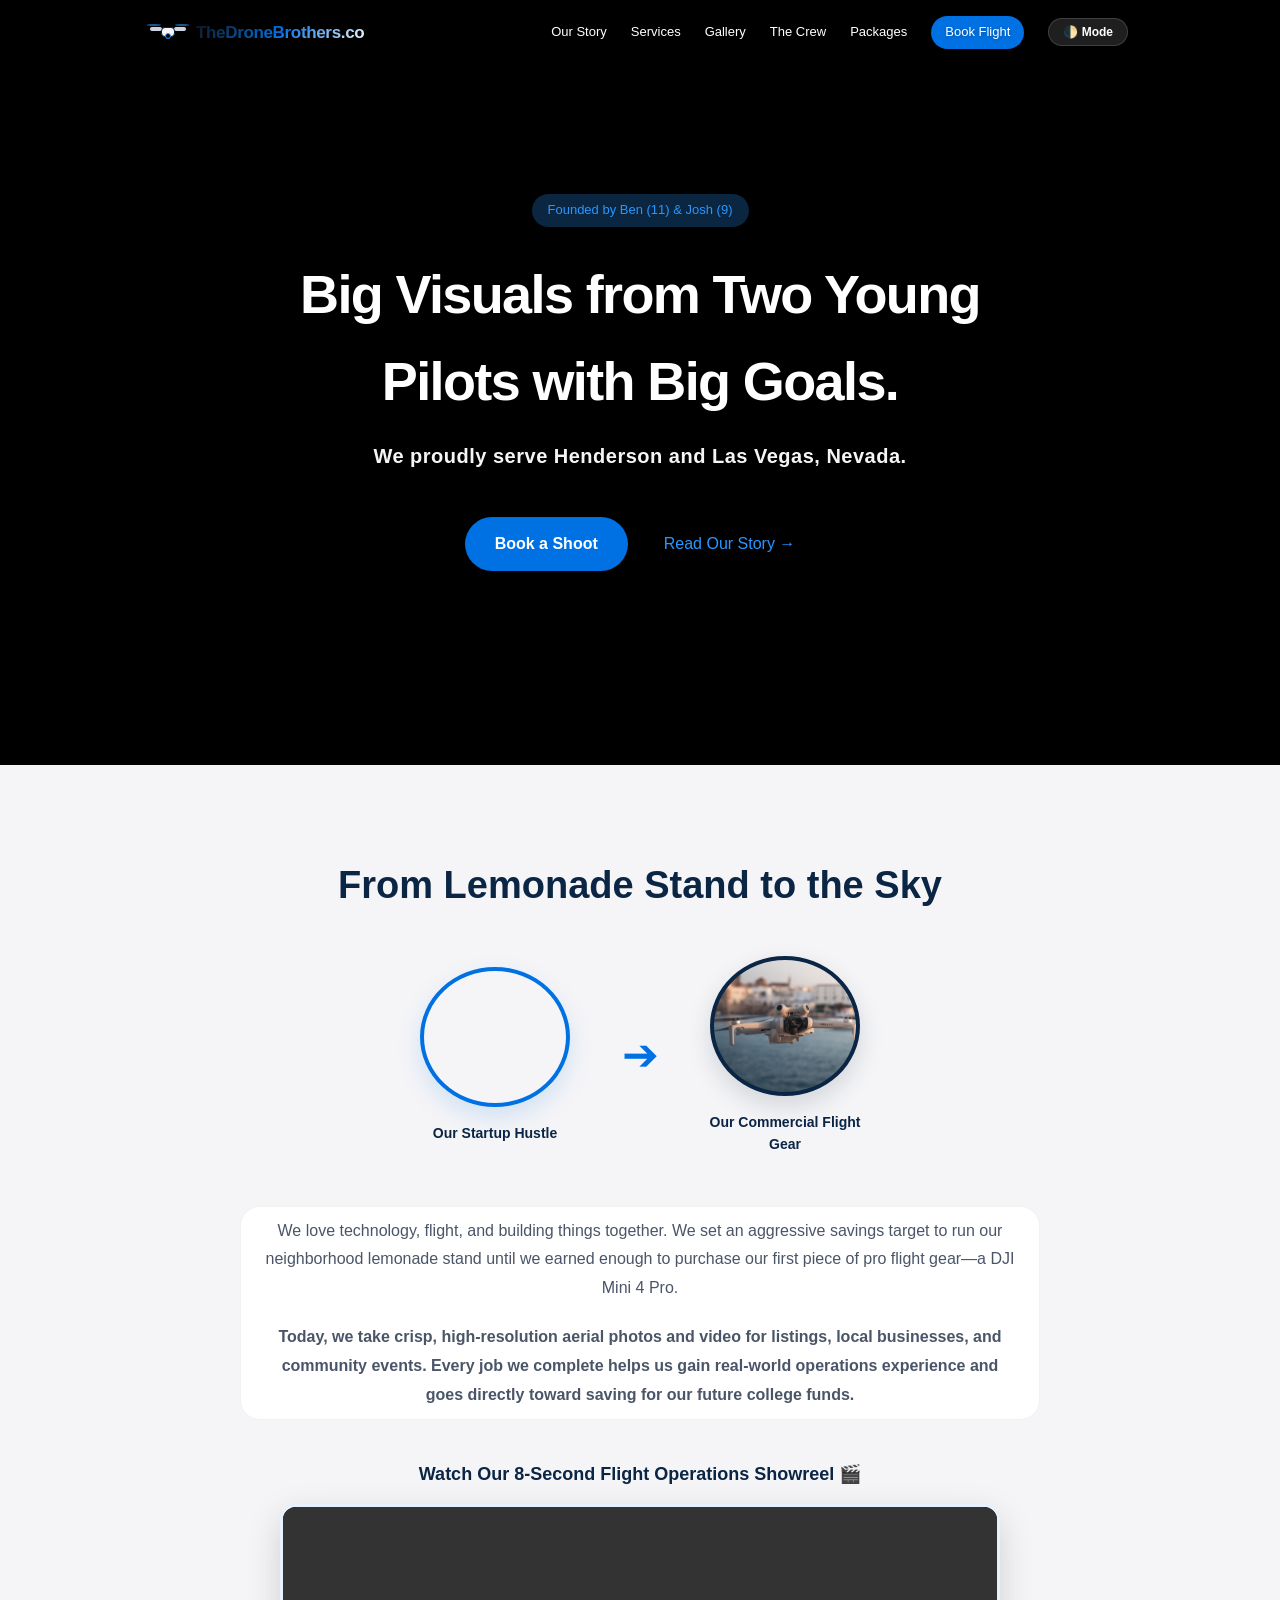
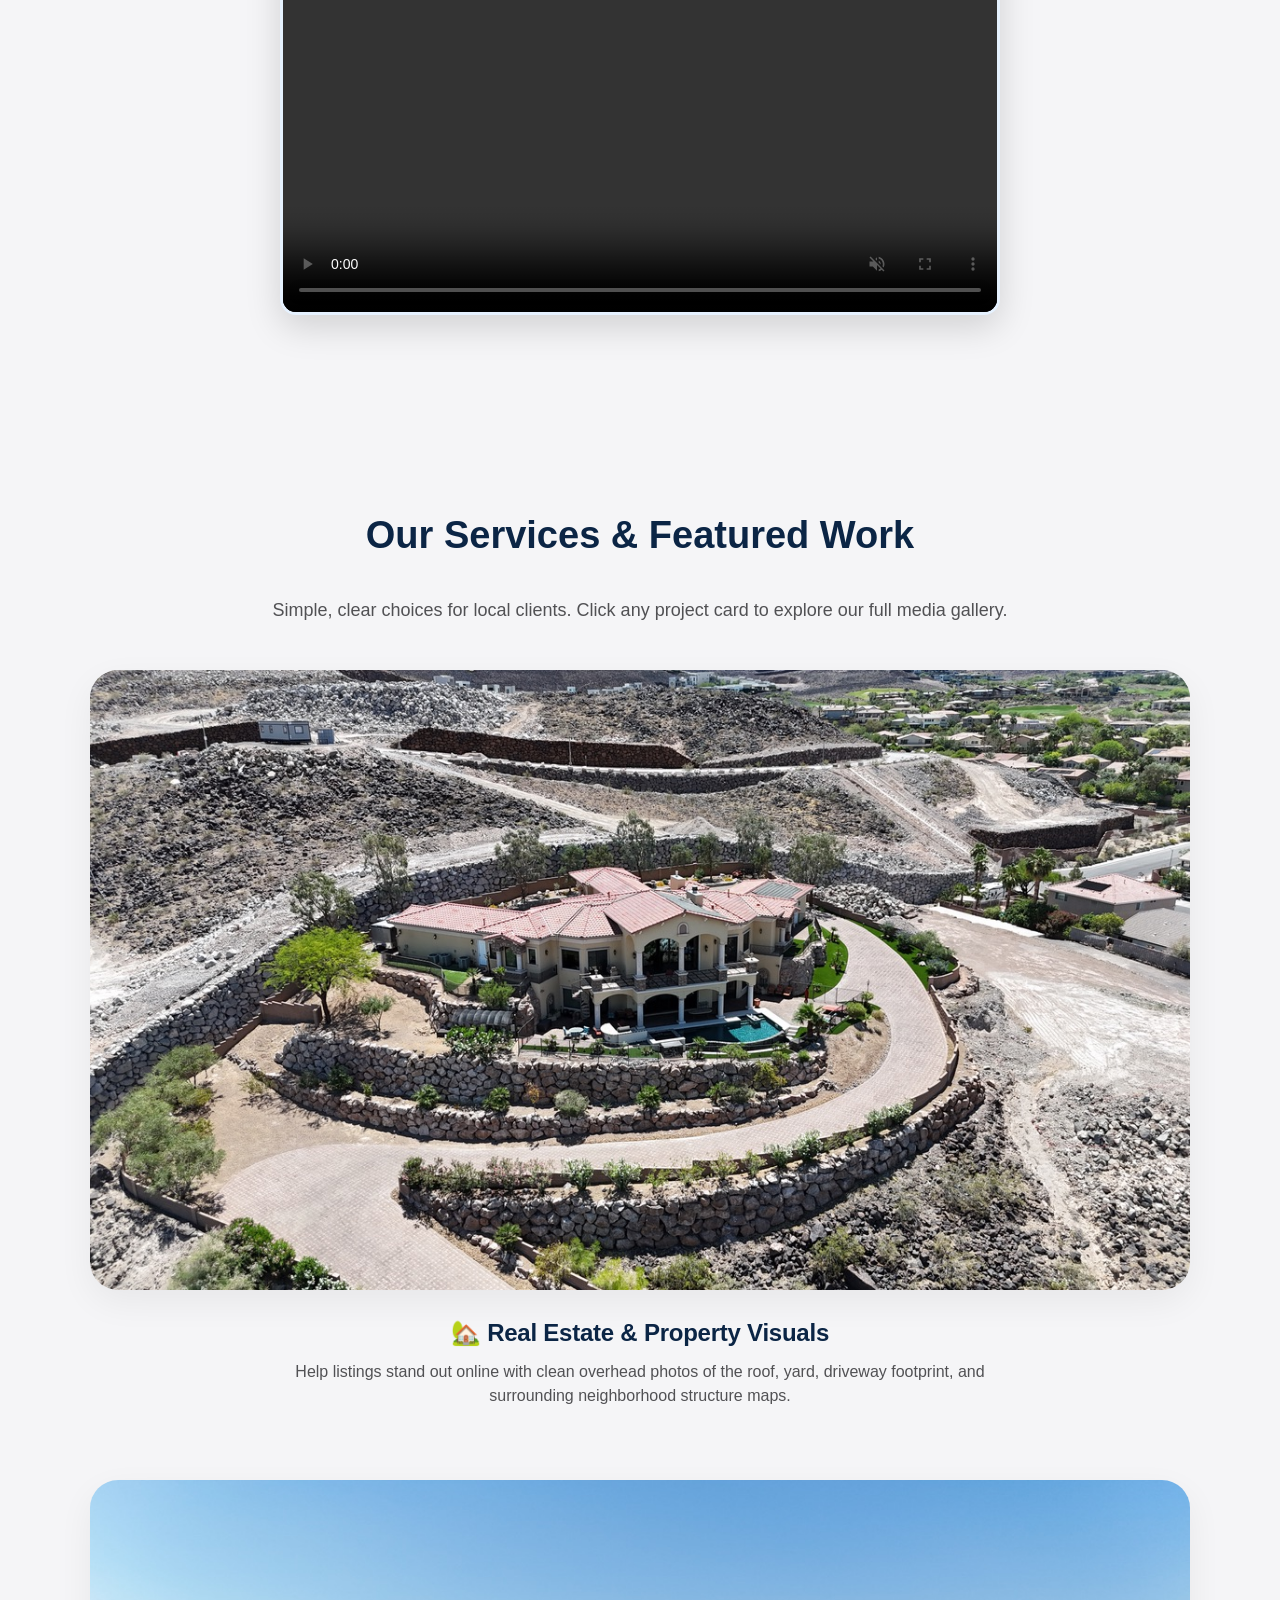
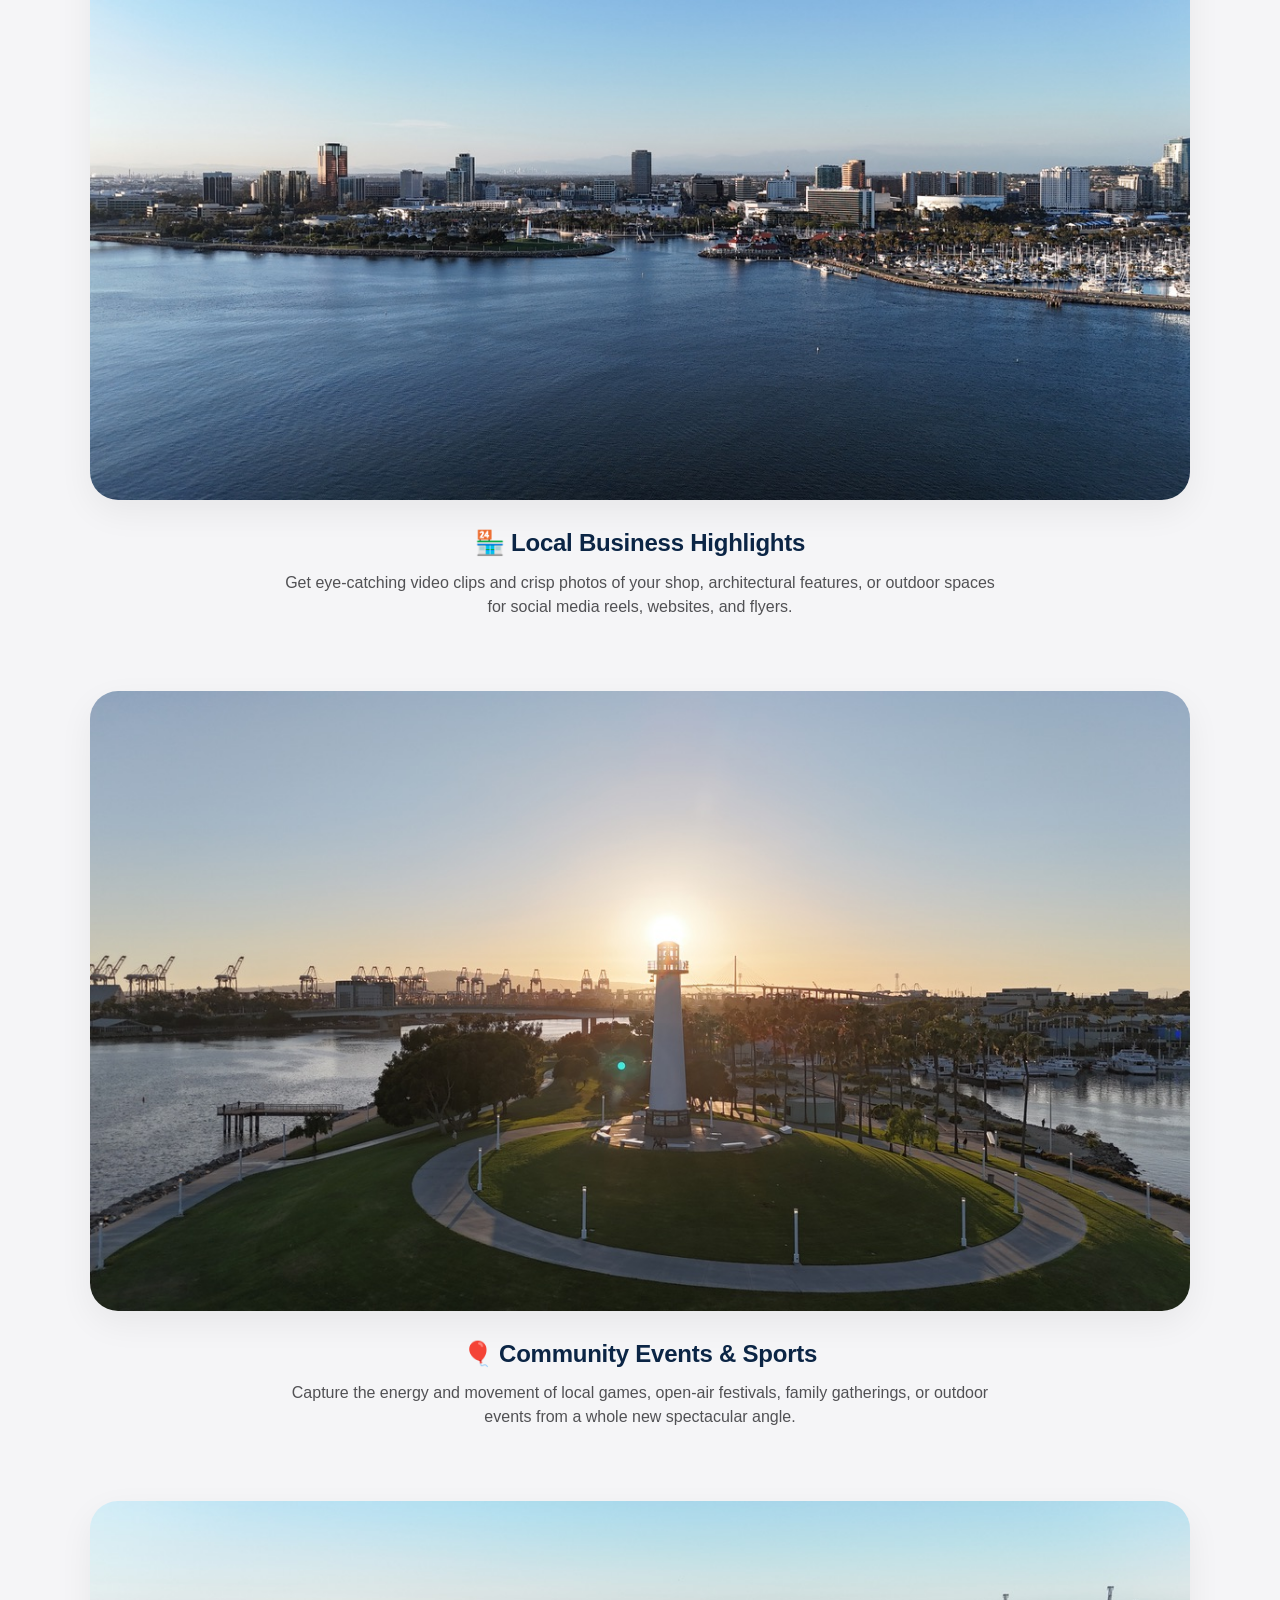
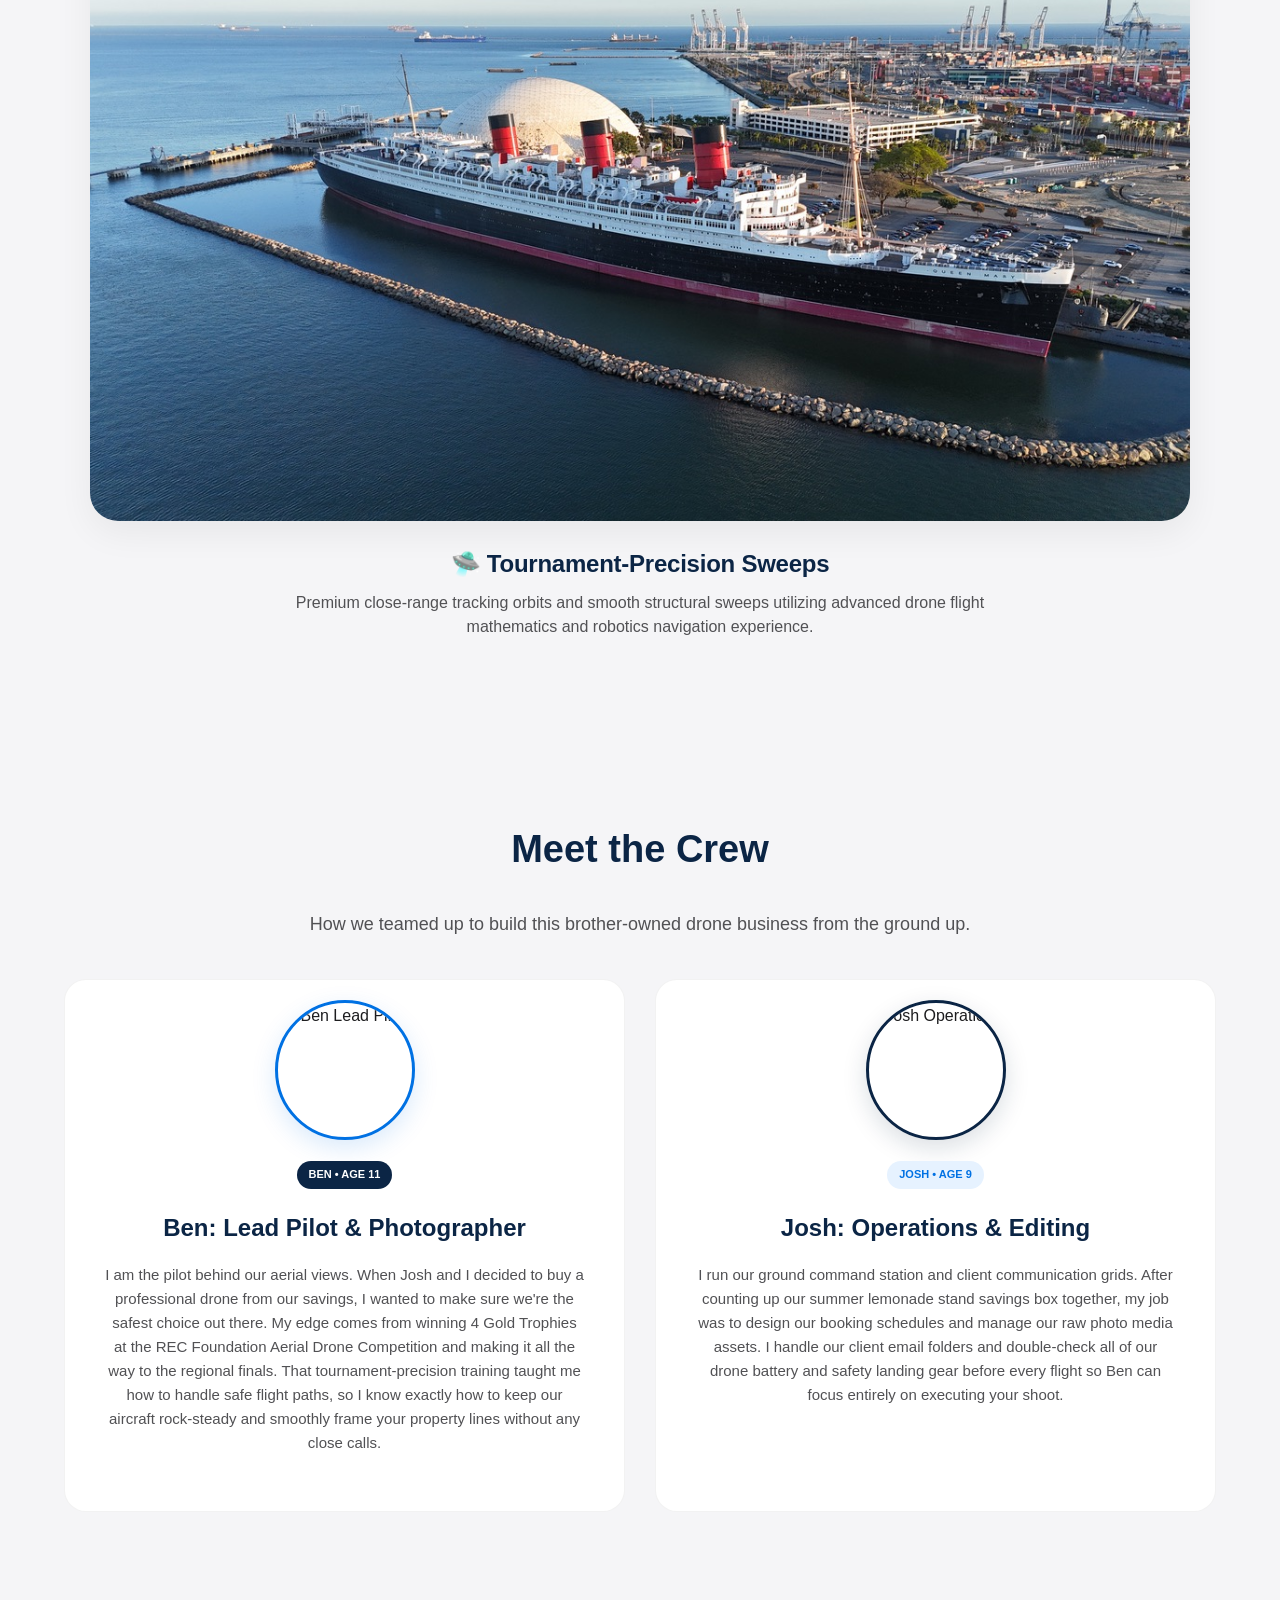
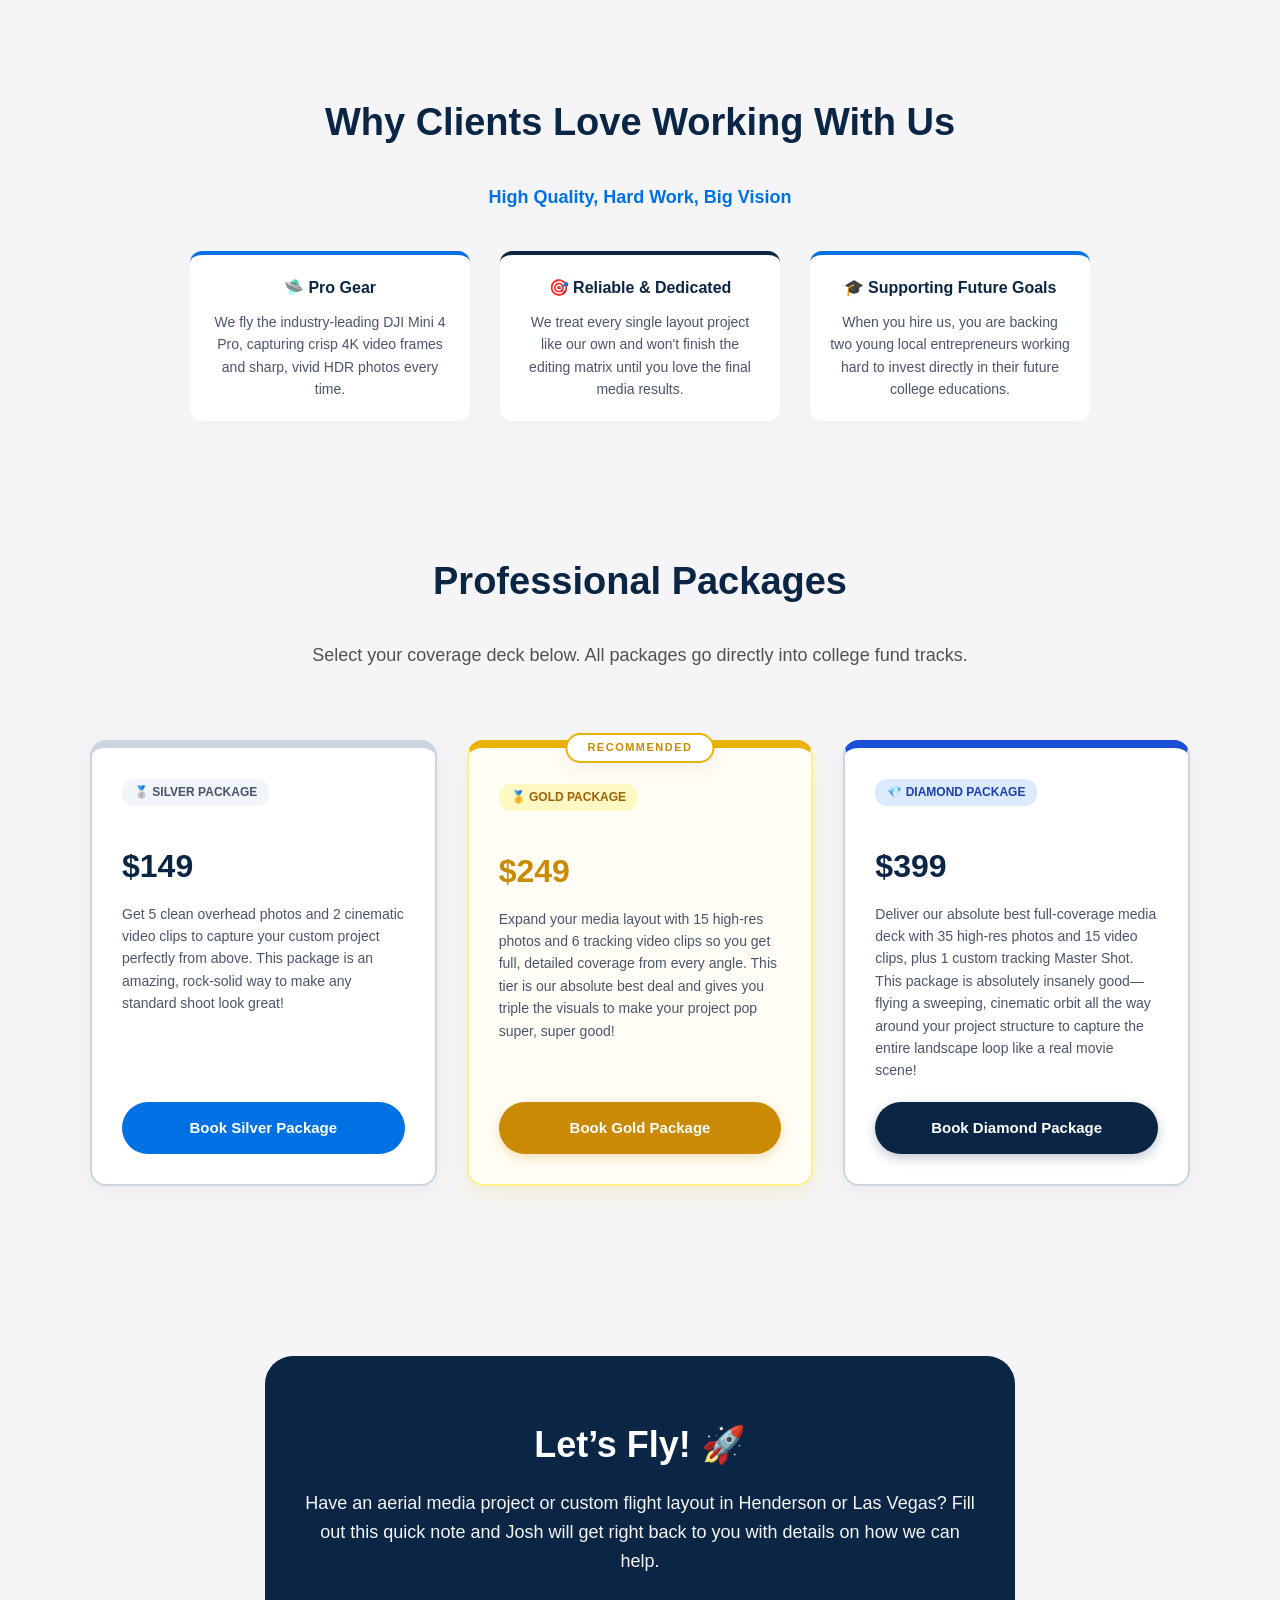
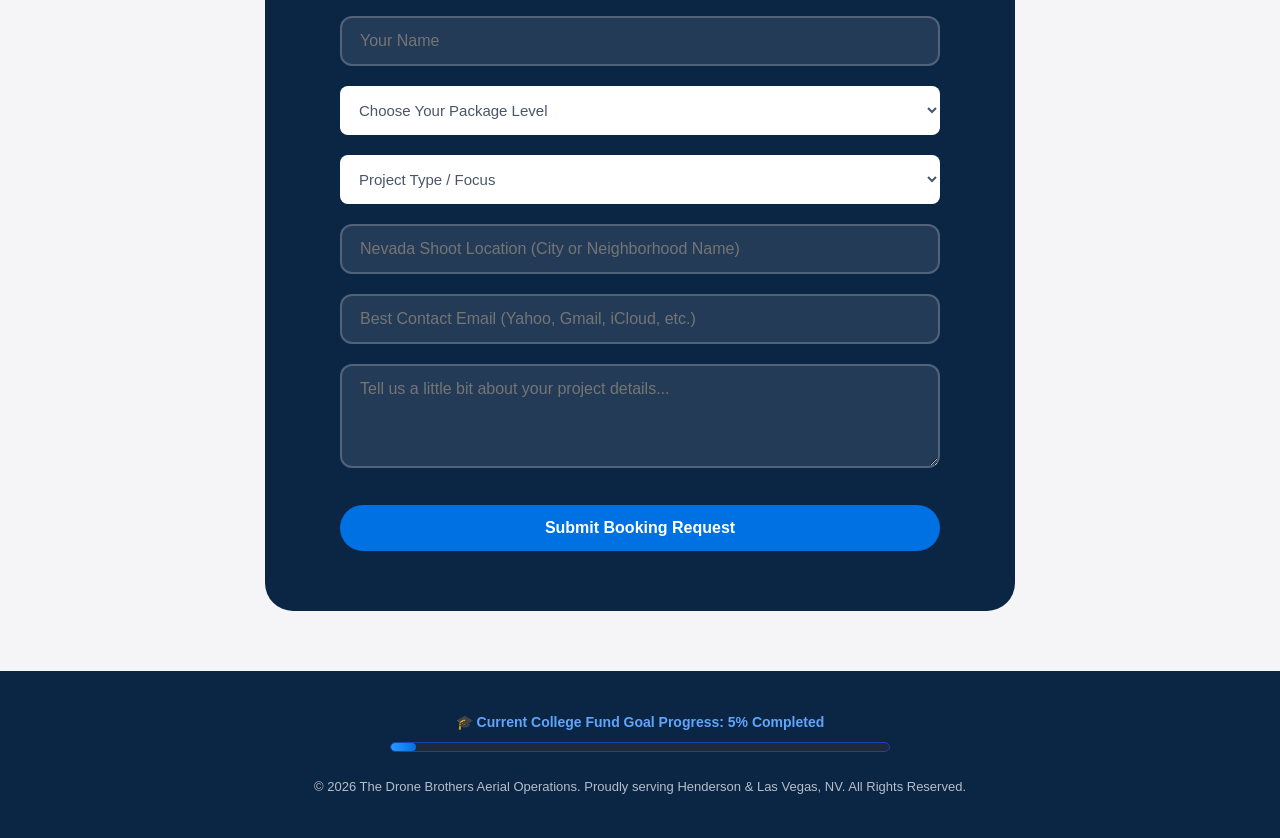
==== index.html @ d53cacf8 "Update index.html" ====
<!DOCTYPE html>
<html lang="en">
<head>
    <meta charset="UTF-8">
    <meta name="viewport" content="width=device-width, initial-scale=1.0">
    <title>The Drone Brothers | Professional Henderson & Las Vegas Aerial Media</title>
    
    <!-- MASTER LOGO REMIX: WHITE DRONE SHAPE INSIDE SOLILD BLUE BACKGROUND CIRCLE -->
    <link rel="icon" type="image/svg+xml" href="data:image/svg+xml,%3Csvg xmlns=%22http://w3.org viewBox=%220 0 100 100%22%3E%3Ccircle cx=%2250%22 cy=%2250%22 r=%2246%22 fill=%22%230071e3%22/%3E%3Crect x=%2232%22 y=%2242%22 width=%2236%22 height=%2226%22 rx=%228%22 fill=%22%23ffffff%22/%3E%3Crect x=%2235%22 y=%2245%22 width=%2230%22 height=%2220%22 rx=%226%22 fill=%22%230b2545%22/%3E%3Ccircle cx=%2250%22 cy=%2262%22 r=%2211%22 fill=%22%23ffffff%22/%3E%3Ccircle cx=%2250%22 cy=%2262%22 r=%228%22 fill=%22%230071e3%22/%3E%3Ccircle cx=%2250%22 cy=%2262%22 r=%224%22 fill=%22%23000000%22/%3E%3Cpath d=%22M12 42 h20 v10 h-20 z%22 fill=%22%23ffffff%22 rx=%224%22/%3E%3Cpath d=%22M68 42 h20 v10 h-20 z%22 fill=%22%23ffffff%22 rx=%224%22/%3E%3Cpath d=%22M4 35 h30 v4 h-30 z%22 fill=%22%23ffffff%22 rx=%222%22/%3E%3Cpath d=%22M66 35 h30 v4 h-30 z%22 fill=%22%23ffffff%22 rx=%222%22/%3E%3Crect x=%2217%22 y=%2239%22 width=%224%22 height=%224%22 fill=%22%23ffffff%22/%3E%3Crect x=%2279%22 y=%2239%22 width=%224%22 height=%224%22 fill=%22%23ffffff%22/%3E%3C/svg%3E">

    <link rel="stylesheet" href="style.css">
    <style>
        .timeline-flex-bridge {
            display: flex;
            align-items: center;
            justify-content: center;
            gap: 30px;
            max-width: 800px;
            margin: 0 auto 40px auto;
            padding: 10px;
        }
        .desktop-arrow { display: block; font-size: 44px; color: #0071e3; font-weight: 300; min-width: 50px; text-align: center; }
        .mobile-arrow { display: none; font-size: 44px; color: #0071e3; font-weight: 300; margin: 15px 0; text-align: center; }
        
        .fast-mobile-avatar {
            width: 150px;
            height: 140px;
            margin: 0 auto 15px auto;
            border-radius: 50%;
            background-size: cover;
            background-position: center;
            background-repeat: no-repeat;
            image-rendering: -webkit-optimize-contrast;
            image-rendering: crisp-edges;
            transform: translateZ(0);
            will-change: transform;
            backface-visibility: hidden;
        }

        .packages-arcade-row {
            display: grid;
            grid-template-columns: repeat(3, 1fr);
            gap: 30px;
            max-width: 1100px;
            margin: 0 auto;
            width: 100%;
            padding: 20px 0;
            box-sizing: border-box;
            align-items: stretch;
        }

        @media (max-width: 768px) {
            .timeline-flex-bridge {
                flex-direction: column;
                gap: 10px;
            }
            .desktop-arrow { display: none; }
            .mobile-arrow { display: block; }
            .packages-arcade-row {
                grid-template-columns: 1fr;
                max-width: 450px;
            }
        }
    </style>
</head>
<body>

    <nav class="navbar">
        <div class="nav-content">
            <a href="index.html" class="brand-logo-link">
                <div class="brand-logo-container">
                    <div class="vector-drone-graphic">
                        <div class="drone-body-core"></div>
                        <div class="drone-camera-eye"></div>
                        <div class="drone-wing-left"></div>
                        <div class="drone-wing-right"></div>
                        <div class="drone-prop-l"></div>
                        <div class="drone-prop-r"></div>
                    </div>
                    <span class="logo-text-gradient">TheDroneBrothers.co</span>
                </div>
            </a>
            <div class="nav-links">
                <a href="#story">Our Story</a>
                <a href="#services">Services</a>
                <a href="gallery.html">Gallery</a>
                <a href="#team">The Crew</a>
                <a href="#pricing">Packages</a>
                <a href="#contact" class="nav-cta bouncable-btn">Book Flight</a>
                <button id="theme-toggle" class="theme-btn bouncable-btn">🌓 Mode</button>
            </div>
        </div>
    </nav>

    <header class="hero-section">
        <div id="hero-carousel-container">
            <img src="bg1.jpeg" alt="Aerial Landscape View" class="carousel-item active">
            <img src="bg2.jpeg" alt="Coastal Real Estate Shoot" class="carousel-item">
            <img src="bg3.jpeg" alt="Mountain Drone Track" class="carousel-item">
            <img src="bg4.jpeg" alt="Urban Cityscape Flyover" class="carousel-item">
        </div>
        <div class="hero-overlay-darkener"></div>
        <div class="hero-content-box">
            <span class="hero-badge">Founded by Ben (11) & Josh (9)</span>
            <h1>Big Visuals from Two Young Pilots with Big Goals.</h1>
            <p class="tagline" style="max-width: 800px; margin: 0 auto 35px auto; line-height: 1.6; display: inline-block; font-weight: 700; letter-spacing: 0.5px;">We proudly serve Henderson and Las Vegas, Nevada.</p>
            <div class="hero-buttons" style="margin-top: 10px;">
                <a href="#contact" class="cta-button bouncable-btn">Book a Shoot</a>
                <a href="#story" class="secondary-button bouncable-btn">Read Our Story &rarr;</a>
            </div>
        </div>
    </header>
        <section id="story" class="section">
        <h2 class="section-title">From Lemonade Stand to the Sky</h2>
        
        <div class="timeline-flex-bridge">
            <div style="text-align: center; width: 180px;">
                <div class="fast-mobile-avatar" style="background-image: url('BenJosh_Lemonade.png'); border: 4px solid #0071e3; box-shadow: 0 10px 25px rgba(0,113,227,0.15);"></div>
                <p style="font-size: 14px; font-weight: 700; color: #0b2545; margin: 0;">Our Startup Hustle</p>
            </div>

            <div class="desktop-arrow">➔</div>
            <div class="mobile-arrow">⬇</div>

            <div style="text-align: center; width: 180px;">
                <div class="fast-mobile-avatar" style="background-image: url('920BBF11-F203-47AD-A206-0655308894B5.png'); border: 4px solid #0b2545; box-shadow: 0 10px 25px rgba(11,37,69,0.15);"></div>
                <p style="font-size: 14px; font-weight: 700; color: #0b2545; margin: 0;">Our Commercial Flight Gear</p>
            </div>
        </div>

        <div class="story-box" style="max-width: 800px; margin: 0 auto 30px auto; padding: 10px 20px;">
            <p class="story-text" style="font-size: 16px; line-height: 1.8; text-align: center; color: #4a5568; margin-bottom: 20px;">
                We love technology, flight, and building things together. We set an aggressive savings target to run our neighborhood lemonade stand until we earned enough to purchase our first piece of pro flight gear—a DJI Mini 4 Pro.
            </p>
            <p class="story-text" style="font-size: 16px; line-height: 1.8; text-align: center; color: #4a5568; font-weight: 600;">
                Today, we take crisp, high-resolution aerial photos and video for listings, local businesses, and community events. Every job we complete helps us gain real-world operations experience and goes directly toward saving for our future college funds.
            </p>
        </div>

        <div style="max-width: 750px; margin: 40px auto 10px auto; padding: 0 15px; text-align: center;">
            <h4 style="font-size: 18px; color: #0b2545; margin-bottom: 15px; font-weight: 700;">Watch Our 8-Second Flight Operations Showreel 🎬</h4>
            <div style="width: 100%; border-radius: 16px; overflow: hidden; box-shadow: 0 12px 35px rgba(0,0,0,0.15); background: #000; border: 3px solid #e6f2ff; position: relative; padding-top: 56.25%;">
                <video autoplay loop muted playsinline controls style="position: absolute; top: 0; left: 0; width: 100%; height: 100%; object-fit: cover;">
                    <source src="video-output-6D002DF2-8E20-4BA0-B653-AED5F0BBF56A-1.MOV" type="video/quicktime">
                    <source src="video-output-6D002DF2-8E20-4BA0-B653-AED5F0BBF56A-1.MOV" type="video/mp4">
                    Your browser does not support the video tag.
                </video>
            </div>
        </div>
    </section>
        <section id="services" class="section bg-cards">
        <h2 class="section-title">Our Services & Featured Work</h2>
        <p class="intro-p" style="text-align: center; margin-bottom: 45px;">Simple, clear choices for local clients. Click any project card to explore our full media gallery.</p>
        
        <div class="gallery-grid">
            <div class="gallery-card-anchor bouncable-btn">
                <a href="gallery.html" class="gallery-card-anchor">
                    <div class="gallery-item">
                        <div class="home-photo-wrapper-rounded">
                            <img src="house.jpeg" alt="Luxury House Shoot">
                        </div>
                        <div class="gallery-overlay">
                            <h5>🏡 Real Estate & Property Visuals</h5>
                            <p>Help listings stand out online with clean overhead photos of the roof, yard, driveway footprint, and surrounding neighborhood structure maps.</p>
                        </div>
                    </div>
                </a>
            </div>

            <div class="gallery-card-anchor bouncable-btn">
                <a href="gallery.html" class="gallery-card-anchor">
                    <div class="gallery-item">
                        <div class="home-photo-wrapper-rounded">
                            <img src="losangeles.jpeg" alt="Cityscape Overlook">
                        </div>
                        <div class="gallery-overlay">
                            <h5>🏪 Local Business Highlights</h5>
                            <p>Get eye-catching video clips and crisp photos of your shop, architectural features, or outdoor spaces for social media reels, websites, and flyers.</p>
                        </div>
                    </div>
                </a>
            </div>

            <div class="gallery-card-anchor bouncable-btn">
                <a href="gallery.html" class="gallery-card-anchor">
                    <div class="gallery-item">
                        <div class="home-photo-wrapper-rounded">
                            <img src="lighthouse.jpeg" alt="Lighthouse Flight">
                        </div>
                        <div class="gallery-overlay">
                            <h5>🎈 Community Events & Sports</h5>
                            <p>Capture the energy and movement of local games, open-air festivals, family gatherings, or outdoor events from a whole new spectacular angle.</p>
                        </div>
                    </div>
                </a>
            </div>

            <div class="gallery-card-anchor bouncable-btn">
                <a href="gallery.html" class="gallery-card-anchor">
                    <div class="gallery-item">
                        <div class="home-photo-wrapper-rounded">
                            <img src="boat.jpeg" alt="Maritime Property Shoot">
                        </div>
                        <div class="gallery-overlay">
                            <h5>🛸 Tournament-Precision Sweeps</h5>
                            <p>Premium close-range tracking orbits and smooth structural sweeps utilizing advanced drone flight mathematics and robotics navigation experience.</p>
                        </div>
                    </div>
                </a>
            </div>
        </div>
    </section>

    <section id="team" class="section">
        <h2 class="section-title">Meet the Crew</h2>
        <p class="intro-p" style="text-align: center; margin-bottom: 40px;">How we teamed up to build this brother-owned drone business from the ground up.</p>
        
        <div class="card-grid">
            <div class="card" style="text-align: center; position: relative; overflow: hidden; padding-top: 20px;">
                <div class="avatar-container" style="display: flex; justify-content: center; margin-bottom: 20px;">
                    <img src="Ben_Drone.png" alt="Ben Lead Pilot" style="width: 140px; height: 140px; border-radius: 50%; border: 3px solid #0071e3; object-fit: cover; box-shadow: 0 8px 24px rgba(0,113,227,0.15);">
                </div>
                <span class="badge pilot-badge">Ben • Age 11</span>
                <h3>Ben: Lead Pilot & Photographer</h3>
                <p class="card-text" style="margin-top: 15px;">I am the pilot behind our aerial views. When Josh and I decided to buy a professional drone from our savings, I wanted to make sure we're the safest choice out there. My edge comes from winning 4 Gold Trophies at the REC Foundation Aerial Drone Competition and making it all the way to the regional finals. That tournament-precision training taught me how to handle safe flight paths, so I know exactly how to keep our aircraft rock-steady and smoothly frame your property lines without any close calls.</p>
            </div>

            <div class="card" style="text-align: center; position: relative; overflow: hidden; padding-top: 20px;">
                <div class="avatar-container" style="display: flex; justify-content: center; margin-bottom: 20px;">
                    <img src="Josh_Drone.png" alt="Josh Operations" style="width: 140px; height: 140px; border-radius: 50%; border: 3px solid #0b2545; object-fit: cover; box-shadow: 0 8px 24px rgba(11,37,69,0.15);">
                </div>
                <span class="badge ops-badge">Josh • Age 9</span>
                <h3>Josh: Operations & Editing</h3>
                <p class="card-text" style="margin-top: 15px;">I run our ground command station and client communication grids. After counting up our summer lemonade stand savings box together, my job was to design our booking schedules and manage our raw photo media assets. I handle our client email folders and double-check all of our drone battery and safety landing gear before every flight so Ben can focus entirely on executing your shoot.</p>
            </div>
        </div>
    </section>

    <section class="section bg-cards" style="padding-bottom: 40px;">
        <h2 class="section-title">Why Clients Love Working With Us</h2>
        <p class="intro-p" style="text-align: center; margin-bottom: 40px; font-weight: 600; color: #0071e3;">High Quality, Hard Work, Big Vision</p>
        
        <div style="display: flex; flex-wrap: wrap; justify-content: center; gap: 30px; max-width: 900px; margin: 0 auto; text-align: center;">
            <div style="flex: 1; min-width: 260px; padding: 20px; background: white; border-radius: 12px; box-shadow: 0 4px 15px rgba(0,0,0,0.02); border-top: 4px solid #0071e3;">
                <h4 style="color: #0b2545; margin-bottom: 10px;">🛸 Pro Gear</h4>
                <p style="font-size: 14px; color: #4a5568; line-height: 1.6;">We fly the industry-leading DJI Mini 4 Pro, capturing crisp 4K video frames and sharp, vivid HDR photos every time.</p>
            </div>
            <div style="flex: 1; min-width: 260px; padding: 20px; background: white; border-radius: 12px; box-shadow: 0 4px 15px rgba(0,0,0,0.02); border-top: 4px solid #0b2545;">
                <h4 style="color: #0b2545; margin-bottom: 10px;">🎯 Reliable & Dedicated</h4>
                <p style="font-size: 14px; color: #4a5568; line-height: 1.6;">We treat every single layout project like our own and won't finish the editing matrix until you love the final media results.</p>
            </div>
            <div style="flex: 1; min-width: 260px; padding: 20px; background: white; border-radius: 12px; box-shadow: 0 4px 15px rgba(0,0,0,0.02); border-top: 4px solid #0071e3;">
                <h4 style="color: #0b2545; margin-bottom: 10px;">🎓 Supporting Future Goals</h4>
                <p style="font-size: 14px; color: #4a5568; line-height: 1.6;">When you hire us, you are backing two young local entrepreneurs working hard to invest directly in their future college educations.</p>
            </div>
        </div>
    </section>
        <section id="pricing" class="section">
        <h2 class="section-title">Professional Packages</h2>
        <p class="intro-p" style="text-align: center; margin-bottom: 50px;">Select your coverage deck below. All packages go directly into college fund tracks.</p>
        
        <div class="packages-arcade-row">
            <div style="background: white; border-radius: 16px; padding: 30px; box-shadow: 0 4px 20px rgba(0,0,0,0.05); border: 2px solid #cbd5e1; border-top: 8px solid #cbd5e1; box-sizing: border-box; display: flex; flex-direction: column; justify-content: space-between; min-height: 440px;">
                <div>
                    <span class="badge" style="background-color: #f1f5f9; color: #475569; font-weight: 700; display: inline-block; padding: 4px 12px; border-radius: 12px; font-size: 12px;">🥈 Silver Package</span>
                    <p style="font-size: 32px; font-weight: 800; color: #0b2545; margin: 15px 0 10px 0;">$149</p>
                    <p style="font-size: 14px; color: #4a5568; line-height: 1.6; margin-bottom: 20px;">Get 5 clean overhead photos and 2 cinematic video clips to capture your custom project perfectly from above. This package is an amazing, rock-solid way to make any standard shoot look great!</p>
                </div>
                <a href="#contact" onclick="autoSelectPackage('Silver ($149)')" class="cta-button bouncable-btn" style="text-align: center; width: 100%; box-sizing: border-box; display: block; font-size: 15px; text-decoration: none; font-weight: 700;">Book Silver Package</a>
            </div>

            <div style="background: #fffdf5; border-radius: 16px; padding: 35px 30px 30px 30px; box-shadow: 0 10px 25px rgba(234,179,8,0.12); border: 2px solid #fef08a; border-top: 8px solid #eab308; position: relative; box-sizing: border-box; display: flex; flex-direction: column; justify-content: space-between; min-height: 440px;">
                <div style="position: absolute; top: -15px; left: 50%; transform: translateX(-50%); background: white; color: #ca8a04; padding: 4px 20px; border-radius: 20px; font-size: 11px; font-weight: 900; letter-spacing: 1.5px; box-shadow: 0 6px 20px rgba(0,0,0,0.06); border: 2px solid #eab308; text-transform: uppercase; white-space: nowrap; z-index: 10;">RECOMMENDED</div>
                <div>
                    <span class="badge" style="background-color: #fef9c3; color: #a16207; font-weight: 700; display: inline-block; padding: 4px 12px; border-radius: 12px; font-size: 12px;">🥇 Gold Package</span>
                    <p style="font-size: 32px; font-weight: 800; color: #ca8a04; margin: 15px 0 10px 0;">$249</p>
                    <p style="font-size: 14px; color: #4a5568; line-height: 1.6; margin-bottom: 20px;">Expand your media layout with 15 high-res photos and 6 tracking video clips so you get full, detailed coverage from every angle. This tier is our absolute best deal and gives you triple the visuals to make your project pop super, super good!</p>
                </div>
                <a href="#contact" onclick="autoSelectPackage('Gold ($249)')" class="cta-button bouncable-btn" style="background-color: #ca8a04; text-align: center; width: 100%; box-sizing: border-box; display: block; font-size: 15px; text-decoration: none; font-weight: 700; box-shadow: 0 4px 12px rgba(202,138,4,0.25);">Book Gold Package</a>
            </div>

            <div style="background: white; border-radius: 16px; padding: 30px; box-shadow: 0 4px 20px rgba(0,0,0,0.05); border: 2px solid #cbd5e1; border-top: 8px solid #1d4ed8; box-sizing: border-box; display: flex; flex-direction: column; justify-content: space-between; min-height: 440px;">
                <div>
                    <span class="badge" style="background-color: #dbeafe; color: #1e40af; font-weight: 700; display: inline-block; padding: 4px 12px; border-radius: 12px; font-size: 12px;">💎 Diamond Package</span>
                    <p style="font-size: 32px; font-weight: 800; color: #0b2545; margin: 15px 0 10px 0;">$399</p>
                    <p style="font-size: 14px; color: #4a5568; line-height: 1.6; margin-bottom: 20px;">Deliver our absolute best full-coverage media deck with 35 high-res photos and 15 video clips, plus 1 custom tracking Master Shot. This package is absolutely insanely good—flying a sweeping, cinematic orbit all the way around your project structure to capture the entire landscape loop like a real movie scene!</p>
                </div>
                <a href="#contact" onclick="autoSelectPackage('Diamond ($399)')" class="cta-button bouncable-btn" style="background-color: #0b2545; text-align: center; width: 100%; box-sizing: border-box; display: block; font-size: 15px; text-decoration: none; font-weight: 700; box-shadow: 0 4px 12px rgba(11,37,69,0.25);">Book Diamond Package</a>
            </div>
        </div>
    </section>

    <section id="contact" class="section contact-box" style="clear: both; display: block; width: 100%; max-width: 750px; margin: 60px auto; box-sizing: border-box;">
        <h2>Let’s Fly! 🚀</h2>
        <p>Have an aerial media project or custom flight layout in Henderson or Las Vegas? Fill out this quick note and Josh will get right back to you with details on how we can help.</p>
        
        <form action="https://formspree.io/f/mjgnkjee" method="POST" class="booking-form" onsubmit="return verifyRealHumanForm(event)">
            <div class="input-group"><input type="text" name="name" placeholder="Your Name" required></div>
                        <div class="input-group">
                <select id="package-dropdown" name="selected-package" style="width: 100%; padding: 15px; border-radius: 8px; border: none; background: white; font-size: 15px; color: #4a5568;" required>
                    <option value="" disabled selected>Choose Your Package Level</option>
                    <option value="Silver ($149)">🥈 Silver Package ($149)</option>
                    <option value="Gold ($249)">🥇 Gold Package ($249) – Recommended</option>
                    <option value="Diamond ($399)">💎 Diamond Package ($399)</option>
                </select>
            </div>

            <div class="input-group">
                <select name="project-type" style="width: 100%; padding: 15px; border-radius: 8px; border: none; background: white; font-size: 15px; color: #4a5568;" required>
                    <option value="" disabled selected>Project Type / Focus</option>
                    <option value="Real Estate">Real Estate Listings / Homes</option>
                    <option value="Local Business">Local Business Promo / Shop Fronts</option>
                    <option value="Event">Community Events & Sports Games</option>
                    <option value="Other">Other Custom Flight Project</option>
                </select>
            </div>
            
            <div class="input-group"><input type="text" id="nevada-location-check" name="location" placeholder="Nevada Shoot Location (City or Neighborhood Name)" required></div>
            <div class="input-group"><input type="text" id="universal-client-email" name="contact-info" placeholder="Best Contact Email (Yahoo, Gmail, iCloud, etc.)" required></div>
            <div class="input-group"><textarea name="message" rows="4" placeholder="Tell us a little bit about your project details..." required></textarea></div>
            <button type="submit" class="cta-button large-btn bouncable-btn">Submit Booking Request</button>
        </form>
    </section>

    <footer class="minimalist-brand-footer" style="padding: 40px 20px; text-align: center; background: #0b2545; color: white; clear: both; display: block; width: 100%;">
        <div style="max-width: 500px; margin: 0 auto 25px auto;">
            <p style="font-size: 14px; font-weight: 600; color: #60a5fa; margin-bottom: 8px;">🎓 Current College Fund Goal Progress: 5% Completed</p>
            <div style="width: 100%; height: 10px; background: #1e293b; border-radius: 5px; overflow: hidden; border: 1px solid #1e40af;">
                <div style="width: 5%; height: 100%; background: linear-gradient(90deg, #2997ff, #0071e3); border-radius: 5px;"></div>
            </div>
        </div>
        <p style="font-size: 13px; opacity: 0.7;">&copy; 2026 The Drone Brothers Aerial Operations. Proudly serving Henderson & Las Vegas, NV. All Rights Reserved.</p>
    </footer>

    <script>
        const images = document.querySelectorAll('.carousel-item');
        let currentIndex = 0;
        setInterval(() => {
            images[currentIndex].classList.remove('active');
            currentIndex = (currentIndex + 1) % images.length;
            images[currentIndex].classList.add('active');
        }, 3000);

        const themeToggle = document.getElementById('theme-toggle');
        themeToggle.addEventListener('click', () => {
            document.body.classList.toggle('dark-mode');
        });

        function autoSelectPackage(packageValue) {
            const dropdown = document.getElementById('package-dropdown');
            if (dropdown) {
                dropdown.value = packageValue;
            }
        }

        function verifyRealHumanForm(event) {
            const emailInput = document.getElementById('universal-client-email').value;
            const locationInput = document.getElementById('nevada-location-check').value.toLowerCase();
            
            const validNevadaKeywords = [
                'las vegas', 'henderson', 'vegas', 'reno', 'carson city', 'sparks', 'elko', 
                'boulder city', 'mesquite', 'pahrump', 'north las vegas', 'nv', 'nevada',
                'summerlin', 'green valley', 'seven hills', 'cadence', 'aliante', 'providence',
                'rhodes ranch', 'anthem', 'lake las vegas', 'mccarran', 'enterprise', 'spring valley'
            ];

            let hasValidLocation = false;
            for (let i = 0; i < validNevadaKeywords.length; i++) {
                if (locationInput.includes(validNevadaKeywords[i])) {
                    hasValidLocation = true;
                    break;
                }
            }

            const hasValidEmail = emailInput.includes('@');

            if (!hasValidEmail && !hasValidLocation) {
                alert('Please enter a valid email address and a valid neighborhood or city name in Nevada.');
                event.preventDefault();
                return false;
            } else if (!hasValidEmail) {
                alert('Please enter a valid email address.');
                event.preventDefault();
                return false;
            } else if (!hasValidLocation) {
                alert('Please enter a valid neighborhood or city name in Nevada.');
                event.preventDefault();
                return false;
            }

            return true;
        }
    </script>
</body>
</html>
---- style.css ----
/* Universal Settings Layout Framework */
* {
    margin: 0;
    padding: 0;
    box-sizing: border-box;
    font-family: -apple-system, BlinkMacSystemFont, "Segoe UI", Roboto, sans-serif;
    scroll-behavior: smooth;
}

body {
    background-color: #f5f5f7;
    color: #1d1d1f;
    line-height: 1.6;
    overflow-x: hidden !important;
    transition: background-color 0.4s ease, color 0.4s ease;
}

/* NAVBAR SYSTEM FIXED ALIGNMENTS */
.navbar {
    background-color: #000000 !important;
    position: fixed;
    width: 100%;
    top: 0;
    z-index: 1000;
    border-bottom: none !important;
    box-shadow: none !important;
    transition: background-color 0.4s ease;
}

.nav-content {
    max-width: 1024px;
    margin: 0 auto;
    display: flex;
    justify-content: space-between;
    align-items: center;
    padding: 16px 24px;
}

.brand-logo-link {
    text-decoration: none !important;
    border: none !important;
    outline: none !important;
    display: inline-block;
}

.brand-logo-container {
    display: flex;
    align-items: center;
    gap: 12px;
}

.vector-drone-graphic {
    position: relative;
    width: 32px;
    height: 18px;
    display: flex;
    align-items: center;
    justify-content: center;
    transition: transform 0.4s ease;
}
.brand-logo-container:hover .vector-drone-graphic { transform: scale(1.3) translateY(1px); }

.drone-body-core {
    width: 14px;
    height: 10px;
    background-color: #f5f5f7;
    border-radius: 4px;
    z-index: 5;
    border: 1.5px solid #0b2545;
}
.drone-camera-eye {
    position: absolute;
    width: 6px;
    height: 6px;
    background-color: #000000;
    border-radius: 50%;
    bottom: 2px;
    z-index: 6;
    border: 1px solid #2997ff;
}
.drone-wing-left, .drone-wing-right {
    position: absolute;
    width: 12px;
    height: 4px;
    background-color: #cbd5e1;
    top: 4px;
    border-radius: 2px;
}
.drone-wing-left { left: -2px; transform: rotate(-12px); }
.drone-wing-right { right: -2px; transform: rotate(12px); }
.drone-prop-l, .drone-prop-r {
    position: absolute;
    width: 14px;
    height: 2px;
    background-color: rgba(41, 151, 255, 0.6);
    top: 1px;
    border-radius: 50%;
}
.drone-prop-l { left: -5px; }
.drone-prop-r { right: -5px; }

/* GRADIENT BRANDING LOGO (BLACK-TO-BLUE-TO-WHITE) */
.logo-text-gradient {
    font-size: 17px;
    font-weight: 800;
    letter-spacing: -0.02em;
    background: linear-gradient(135deg, #111112 0%, #0071e3 50%, #ffffff 100%) !important;
    -webkit-background-clip: text !important;
    -webkit-text-fill-color: transparent !important;
    display: inline-block;
    text-decoration: none !important;
}

.nav-links { display: flex; align-items: center; }
.nav-links a {
    color: #ffffff !important;
    text-decoration: none;
    font-size: 13px;
    margin-left: 24px;
    font-weight: 500;
    transition: color 0.2s;
    text-shadow: 0 1px 4px rgba(0,0,0,0.3);
}
.nav-links a:hover { color: #2997ff !important; }

.nav-links .nav-cta {
    background-color: #0071e3;
    padding: 6px 14px;
    border-radius: 20px;
    font-weight: 500;
    border: none;
}

.theme-btn {
    background-color: rgba(255, 255, 255, 0.12);
    color: #ffffff !important;
    border: 1px solid rgba(255, 255, 255, 0.15);
    padding: 6px 14px;
    border-radius: 20px;
    font-size: 12px;
    font-weight: 600;
    cursor: pointer;
    margin-left: 24px;
}

/* BUTTON COMPRESSION PHYSICS INTERFACES */
.bouncable-btn {
    transition: transform 0.2s cubic-bezier(0.25, 1, 0.5, 1) !important;
}
.bouncable-btn:active {
    transform: scale(0.96) !important;
}

/* Background Carousel Engine */
.hero-section {
    position: relative;
    height: 85vh;
    width: 100%;
    display: flex;
    align-items: center;
    justify-content: center;
    overflow: hidden;
    background-color: #000000;
}

#hero-carousel-container { position: absolute; top: 0; left: 0; width: 100%; height: 100%; z-index: 1; }
.carousel-item {
    position: absolute;
    top: 50%; left: 50%; width: 100%; height: 100%; object-fit: cover;
    transform: translate(-50%, -50%); opacity: 0; transition: opacity 1s ease-in-out; 
}
.carousel-item.active { opacity: 1; }

.hero-overlay-darkener {
    position: absolute; top: 0; left: 0; width: 100%; height: 100%;
    background: rgba(0, 0, 0, 0.4); z-index: 2;
}

.hero-content-box { position: relative; z-index: 3; color: #ffffff; text-align: center; padding: 0 24px; }
.hero-badge {
    background-color: rgba(41, 151, 255, 0.25); color: #2997ff; padding: 6px 16px;
    border-radius: 30px; font-size: 13px; font-weight: 500; display: inline-block; margin-bottom: 24px;
    backdrop-filter: blur(5px);
}
.hero-section h1 {
    font-size: 54px;
    font-weight: 800;
    letter-spacing: -0.03em;
    max-width: 750px;
    margin: 0 auto 16px auto;
    text-shadow: 0 4px 12px rgba(0, 0, 0, 0.6);
}

.tagline {
    font-size: 20px;
    color: #f5f5f7;
    max-width: 650px;
    margin: 0 auto 40px auto;
    text-shadow: 0 2px 8px rgba(0, 0, 0, 0.6);
}

.hero-buttons {
    display: flex;
    justify-content: center;
    gap: 16px;
    flex-wrap: wrap;
}

.cta-button {
    display: inline-block;
    background-color: #0071e3;
    color: #ffffff;
    font-size: 16px;
    font-weight: 600;
    padding: 14px 30px;
    border-radius: 30px;
    text-decoration: none;
    transition: transform 0.2s;
}

.cta-button:hover {
    transform: scale(1.02);
}

.secondary-button {
    display: inline-block;
    color: #2997ff;
    font-size: 16px;
    font-weight: 500;
    padding: 14px 20px;
    text-decoration: none;
}

.section {
    max-width: 1200px;
    margin: 0 auto;
    padding: 90px 24px;
}

.section-title {
    font-size: 38px;
    font-weight: 700;
    text-align: center;
    margin-bottom: 30px;
    color: #0b2545;
    transition: color 0.4s;
}

.story-box {
    max-width: 750px;
    margin: 0 auto;
    background-color: #ffffff;
    padding: 40px;
    border-radius: 20px;
    border: 1px solid rgba(0,0,0,0.05);
    transition: background-color 0.4s;
}

.highlight-p {
    font-size: 20px;
    font-weight: 600;
    color: #0071e3;
    margin-bottom: 20px;
}

.story-text {
    font-size: 16px;
    color: #1d1d1f;
    transition: color 0.4s;
}

.intro-p {
    font-size: 18px;
    color: #515154;
    text-align: center;
    max-width: 750px;
    margin: 0 auto 40px auto;
    transition: color 0.4s;
}

.card-grid {
    display: flex;
    gap: 30px;
}

.card {
    background-color: #ffffff;
    border-radius: 22px;
    padding: 40px;
    flex: 1;
    border: 1px solid rgba(0, 0, 0, 0.05);
    transition: background-color 0.4s;
}

.badge {
    display: inline-block;
    font-size: 11px;
    font-weight: 700;
    padding: 5px 12px;
    border-radius: 20px;
    text-transform: uppercase;
    margin-bottom: 20px;
}

.pilot-badge {
    background-color: #0b2545;
    color: #ffffff;
}

.ops-badge {
    background-color: #e6f2ff;
    color: #0071e3;
}

.card h3 {
    font-size: 24px;
    font-weight: 700;
    margin-bottom: 16px;
    color: #0b2545;
    transition: color 0.4s;
}

.card-text {
    font-size: 15px;
    color: #515154;
    margin-bottom: 16px;
    transition: color 0.4s;
}
.gallery-card-anchor {
    text-decoration: none !important;
    display: block;
    width: 100%;
}

.gallery-grid {
    display: flex !important;
    flex-direction: column !important;
    align-items: center !important;
    gap: 72px !important;
    width: 100% !important;
    max-width: 1100px !important;
    margin: 0 auto !important;
}

.gallery-item {
    display: flex !important;
    flex-direction: column !important;
    align-items: center !important;
    width: 100% !important;
    height: auto !important;
    background: none !important;
    border: none !important;
    overflow: visible !important;
}

.home-photo-wrapper-rounded {
    width: 100% !important;
    height: 620px !important;
    border-radius: 28px !important;
    overflow: hidden !important;
    box-shadow: 0 12px 35px rgba(0, 0, 0, 0.06) !important;
}

.gallery-item img {
    width: 100% !important;
    height: 100% !important;
    object-fit: cover !important;
    transition: transform 0.3s cubic-bezier(0.25, 1, 0.5, 1) !important;
}

.gallery-card-anchor:hover .gallery-item img {
    transform: scale(1.025) !important;
}

.gallery-overlay {
    position: static !important;
    text-align: center !important;
    width: 100% !important;
    max-width: 750px !important;
    margin-top: 24px !important;
    padding: 0 16px !important;
    background: none !important;
    color: #1d1d1f !important;
}

.gallery-overlay h5 {
    font-size: 24px !important;
    font-weight: 700 !important;
    color: #0b2545 !important;
    margin-bottom: 8px !important;
    letter-spacing: -0.01em !important;
}

.gallery-overlay p {
    font-size: 16px !important;
    color: #515154 !important;
    line-height: 1.5 !important;
}

.gallery-clean-hero-title {
    padding-top: 150px;
    text-align: center;
    width: 100%;
}

.master-gallery-title {
    font-size: 46px;
    font-weight: 700;
    letter-spacing: -0.02em;
    color: #0b2545;
    transition: color 0.4s ease;
}

.gallery-viewport-matrix-grid {
    max-width: 1200px;
    margin: 40px auto 100px auto;
    padding: 0 24px;
    width: 100%;
}

.clean-grid-3x4 {
    display: grid !important;
    grid-template-columns: repeat(3, 1fr) !important;
    gap: 30px !important;
    width: 100% !important;
}

.matrix-grid-card-asset {
    position: relative;
    width: 100%;
    aspect-ratio: 1 / 1;
    cursor: pointer;
}

.asset-rounded-rectangle-box {
    width: 100%;
    height: 100%;
    border-radius: 24px !important;
    overflow: hidden !important;
    box-shadow: 0 8px 24px rgba(0, 0, 0, 0.04);
}

.asset-rounded-rectangle-box img {
    width: 100% !important;
    height: 100% !important;
    object-fit: cover !important;
    transition: transform 0.3s cubic-bezier(0.25, 1, 0.5, 1) !important;
}

.matrix-grid-card-asset:hover .asset-rounded-rectangle-box img {
    transform: scale(1.035) !important;
}

.hover-expand-hint-badge {
    position: absolute;
    top: 0;
    left: 0;
    width: 100%;
    height: 100%;
    background-color: rgba(0, 0, 0, 0.25);
    display: flex;
    align-items: center;
    justify-content: center;
    opacity: 0;
    border-radius: 24px;
    transition: opacity 0.3s ease;
}

.hover-expand-hint-badge span {
    color: #ffffff;
    font-size: 13px;
    font-weight: 500;
    background-color: rgba(0, 0, 0, 0.7);
    padding: 8px 16px;
    border-radius: 20px;
    backdrop-filter: blur(5px);
    border: 1px solid rgba(255,255,255,0.1);
}

.matrix-grid-card-asset:hover .hover-expand-hint-badge {
    opacity: 1;
}

.lightbox-overlay {
    position: fixed;
    top: 0;
    left: 0;
    width: 100%;
    height: 100%;
    background-color: rgba(0, 0, 0, 0.92);
    backdrop-filter: blur(15px);
    display: flex;
    align-items: center;
    justify-content: center;
    z-index: 2000;
    opacity: 0;
    pointer-events: none;
    transition: opacity 0.4s ease;
}

.lightbox-overlay.visible {
    opacity: 1;
    pointer-events: auto;
}

.lightbox-window-content {
    max-width: 85%;
    max-height: 80vh;
}

.lightbox-window-content img {
    max-width: 100%;
    max-height: 80vh;
    object-fit: contain;
    border-radius: 12px;
    box-shadow: 0 20px 50px rgba(0,0,0,0.5);
}

.lightbox-close-btn {
    position: absolute;
    top: 24px;
    right: 24px;
    background: none;
    border: none;
    color: #ffffff;
    font-size: 44px;
    cursor: pointer;
    opacity: 0.6;
}

.lightbox-close-btn:hover {
    opacity: 1;
}

.lightbox-nav-btn {
    position: absolute;
    background: none;
    border: none;
    color: #ffffff;
    font-size: 44px;
    cursor: pointer;
    padding: 20px;
    opacity: 0.4;
}

.lightbox-nav-btn:hover {
    opacity: 1;
}

.prev-btn {
    left: 16px;
}

.next-btn {
    right: 16px;
}

.spec-grid {
    display: flex;
    gap: 20px;
}

.spec-box {
    flex: 1;
    background-color: #ffffff;
    padding: 24px;
    border-radius: 16px;
    text-align: center;
    border-top: 3px solid #0071e3;
    border-left: 1px solid rgba(0,0,0,0.05);
    border-right: 1px solid rgba(0,0,0,0.05);
    border-bottom: 1px solid rgba(0,0,0,0.05);
    transition: background-color 0.4s;
}

.spec-box h4 {
    font-size: 18px;
    font-weight: 600;
    margin-bottom: 8px;
    color: #0b2545;
    transition: color 0.4s;
}

.spec-box p {
    font-size: 14px;
    color: #515154;
    transition: color 0.4s;
}

.contact-box {
    background-color: #0b2545;
    color: #ffffff;
    border-radius: 28px;
    max-width: 976px;
    margin: 40px auto 100px auto;
    padding: 60px 40px;
    text-align: center;
}

.contact-box h2 {
    font-size: 36px;
    margin-bottom: 16px;
}

.contact-box p {
    font-size: 18px;
    color: #f5f5f7;
    max-width: 750px;
    margin: 16px auto 40px auto;
}

.booking-form {
    max-width: 600px;
    margin: 30px auto 0 auto;
    text-align: left;
}

.input-group {
    margin-bottom: 20px;
}

.booking-form input, .booking-form textarea {
    width: 100%;
    padding: 14px 18px;
    border-radius: 12px;
    border: 2px solid rgba(255, 255, 255, 0.2);
    background-color: rgba(255, 255, 255, 0.1);
    color: #ffffff;
    font-size: 16px;
}

.booking-form .large-btn {
    width: 100%;
    border: none;
    cursor: pointer;
    margin-top: 10px;
}

footer, .minimalist-brand-footer {
    background-color: #000000;
    color: #86868b;
    text-align: center;
    padding: 30px 20px;
    font-size: 13px;
}

body.dark-mode {
    background-color: #0d1117;
    color: #f0f6fc;
}

body.dark-mode .navbar {
    background-color: #000000 !important;
    border-bottom: none !important;
}

body.dark-mode .section-title, body.dark-mode .master-gallery-title {
    color: #58a6ff;
}

body.dark-mode .story-box, body.dark-mode .card, body.dark-mode .spec-box {
    background-color: #161b22;
    border-color: #30363d;
}

body.dark-mode .story-text, body.dark-mode .card h3, body.dark-mode .spec-box h4, body.dark-mode .gallery-overlay h5 {
    color: #ffffff !important;
}

body.dark-mode .card-text, body.dark-mode .spec-box p, body.dark-mode .gallery-overlay p {
    color: #c9d1d9 !important;
}

@media screen and (min-width: 1025px) {
    .gallery-viewport-matrix-grid {
        max-width: 1350px !important;
    }
    .clean-grid-3x4 {
        gap: 36px !important;
    }
    .asset-rounded-rectangle-box {
        border-radius: 28px !important;
        box-shadow: 0 12px 35px rgba(0, 0, 0, 0.05) !important;
    }
}

@media screen and (max-width: 768px) {
    .nav-content {
        flex-direction: column;
        gap: 12px;
        padding: 12px 16px;
    }
    .nav-links {
        display: flex;
        justify-content: center;
        align-items: center;
        gap: 12px;
        flex-wrap: wrap;
    }
    .nav-links a {
        font-size: 12px;
        margin-left: 0;
        padding: 4px 6px;
    }
    .hero-section {
        height: auto !important;
        min-height: 65vh !important;
        padding-top: 140px !important;
        padding-bottom: 40px !important;
        display: flex !important;
        align-items: center !important;
    }
    .hero-content-box {
        margin-top: 0 !important;
    }
    .hero-section h1 {
        font-size: 34px;
    }
    .tagline {
        font-size: 16px;
    }
    .home-photo-wrapper-rounded {
        height: auto !important;
        aspect-ratio: 4 / 3 !important;
        border-radius: 16px !important;
    }
    .gallery-grid {
        gap: 40px !important;
    }
    .clean-grid-3x4 {
        grid-template-columns: repeat(2, 1fr) !important;
        gap: 12px !important;
    }
    .gallery-clean-hero-title {
        padding-top: 135px;
    }
    .master-gallery-title {
        font-size: 32px;
    }
    .gallery-viewport-matrix-grid {
        padding: 0 12px;
        margin-top: 24px;
    }
    .card-grid, .gallery-grid, .spec-grid {
        display: flex;
        flex-direction: column;
        gap: 20px;
    }
    .gallery-item img {
        width: 100% !important;
        height: 100% !important;
        object-fit: cover !important;
    }
    .gallery-overlay h5 {
        font-size: 19px !important;
    }
    .gallery-overlay p {
        font-size: 13px !important;
    }
}
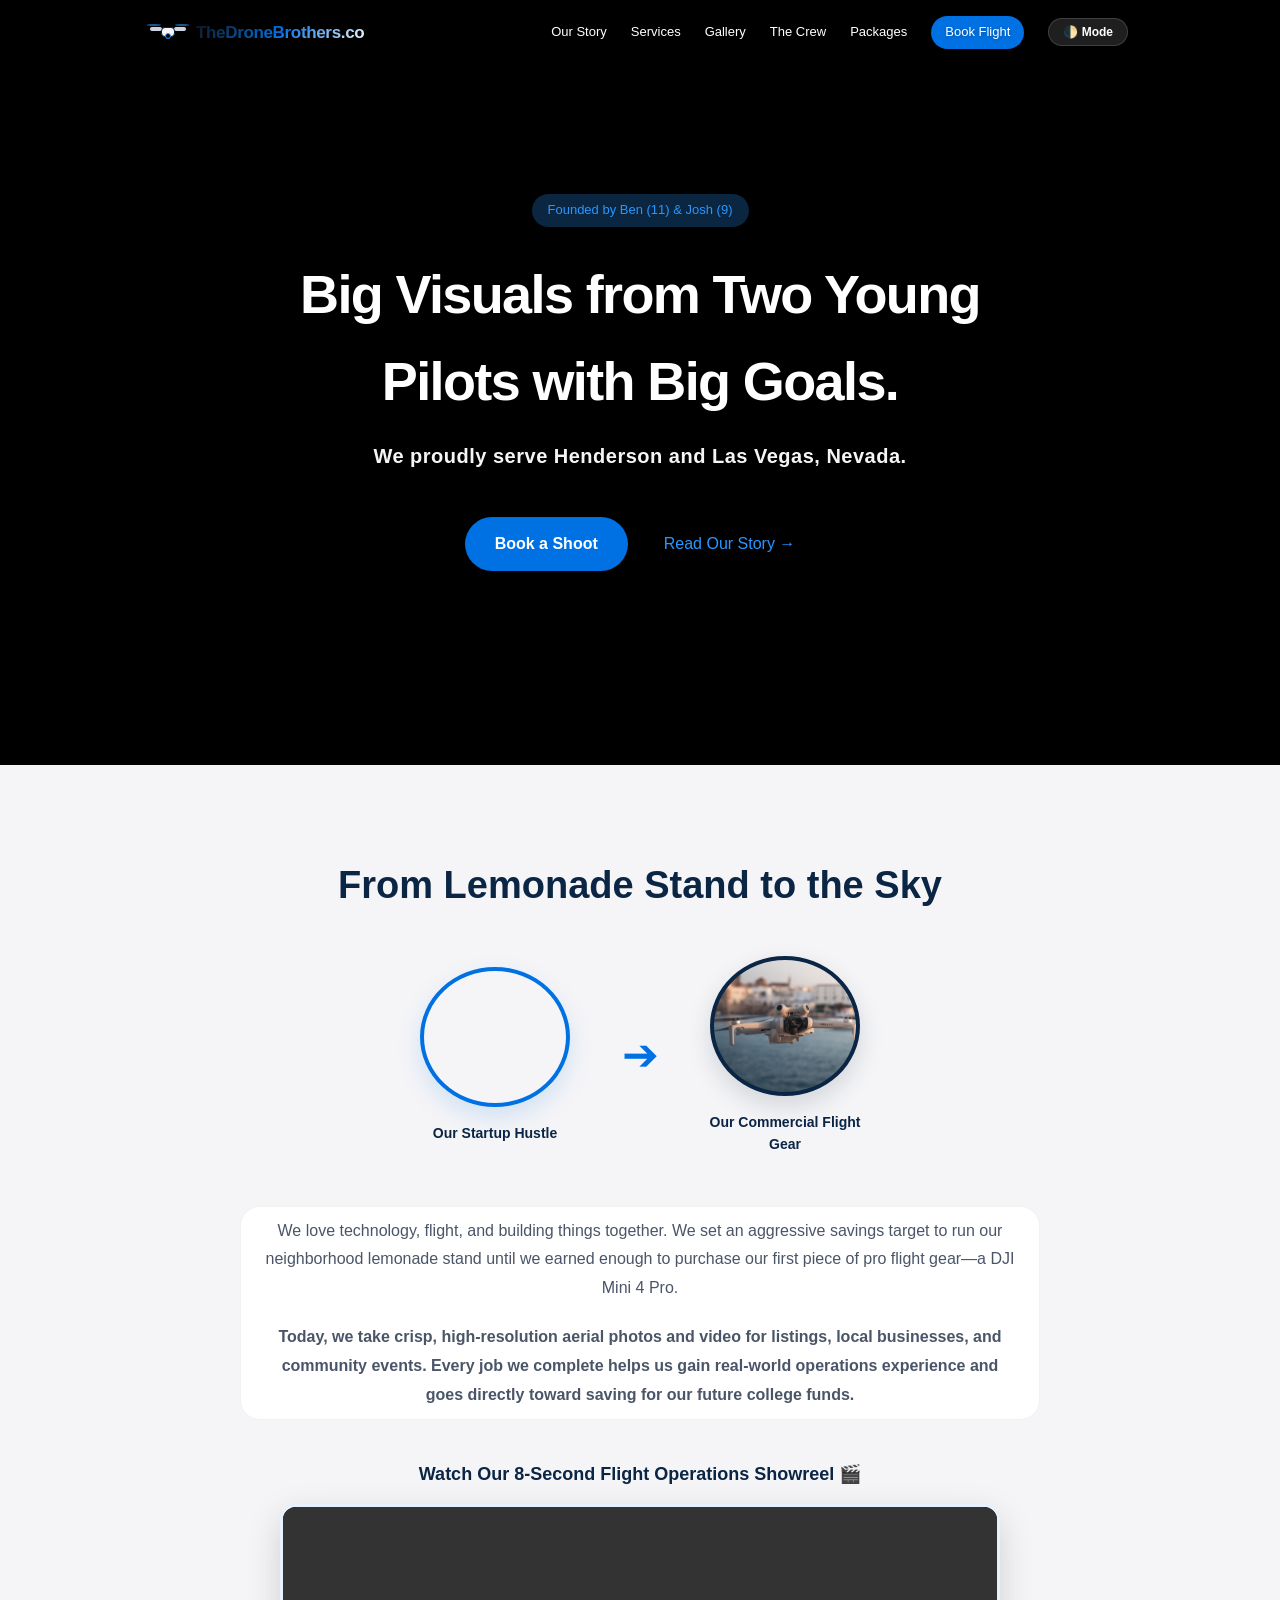
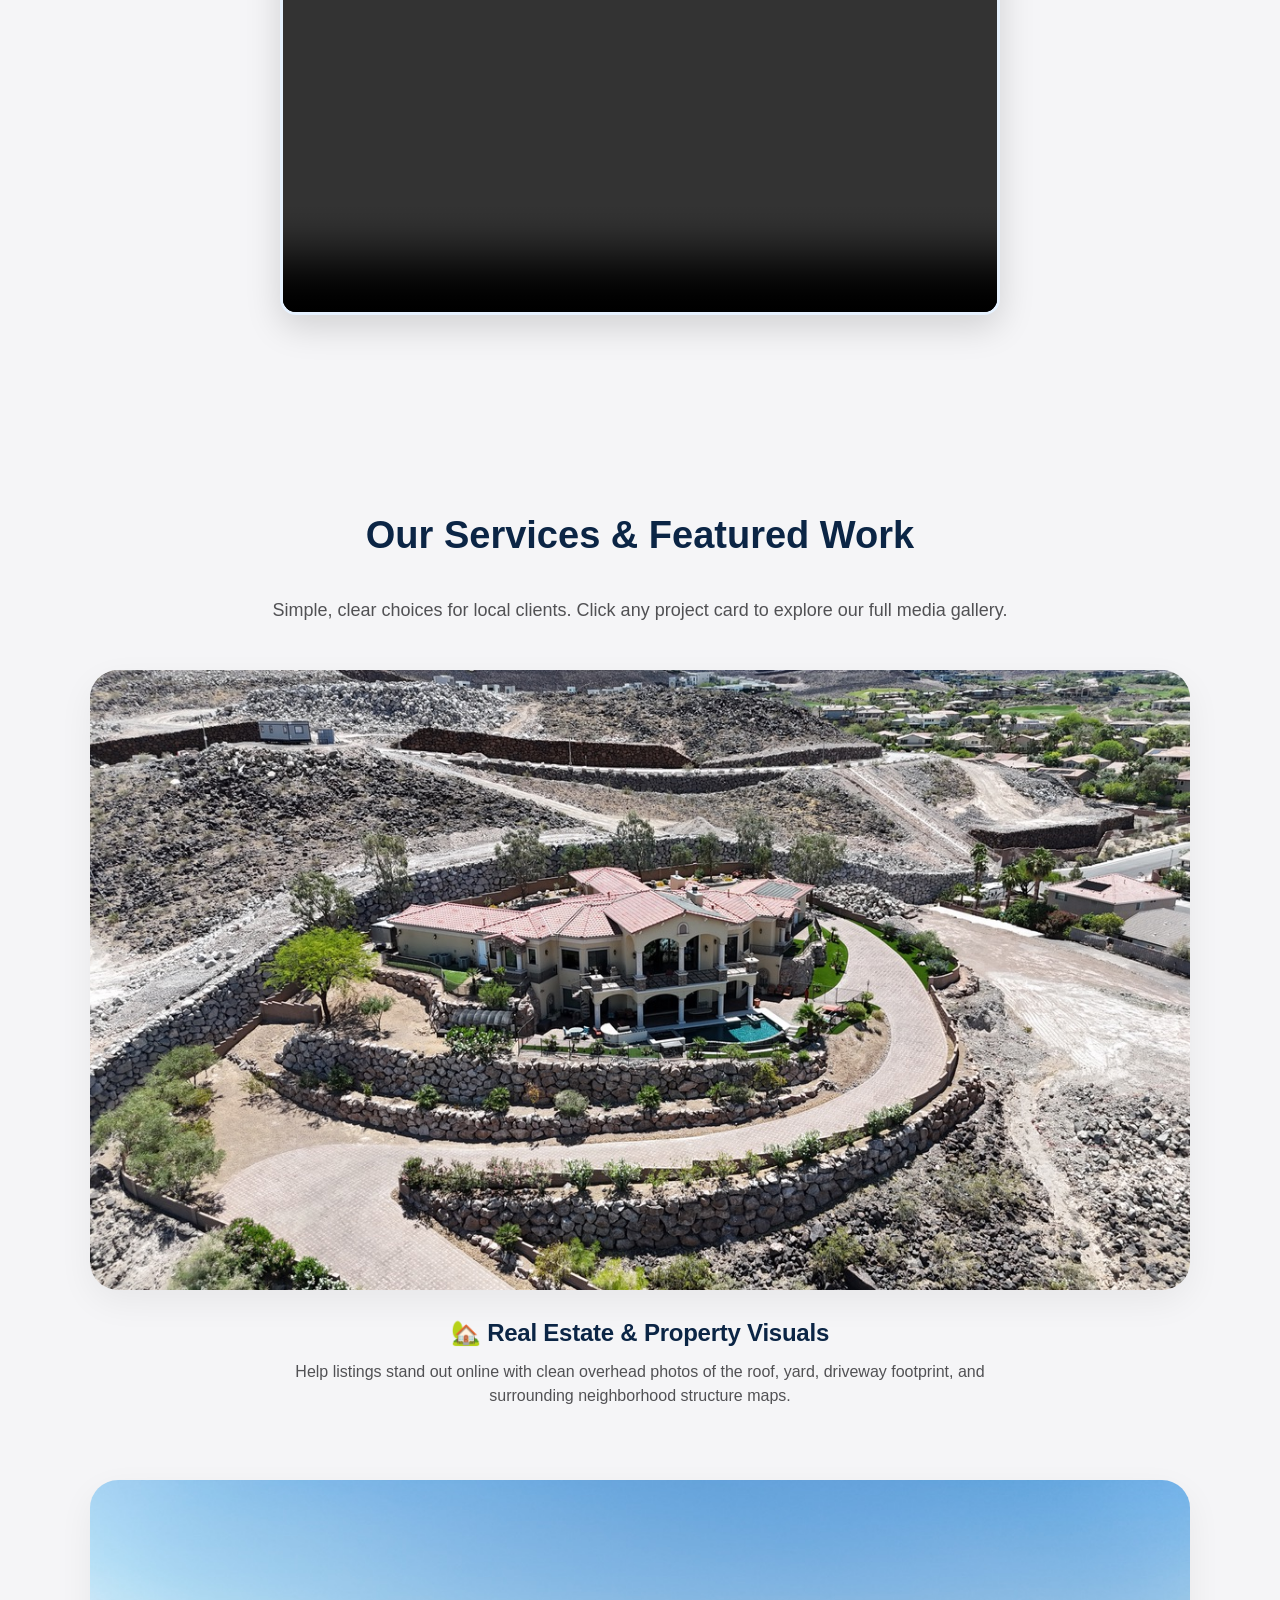
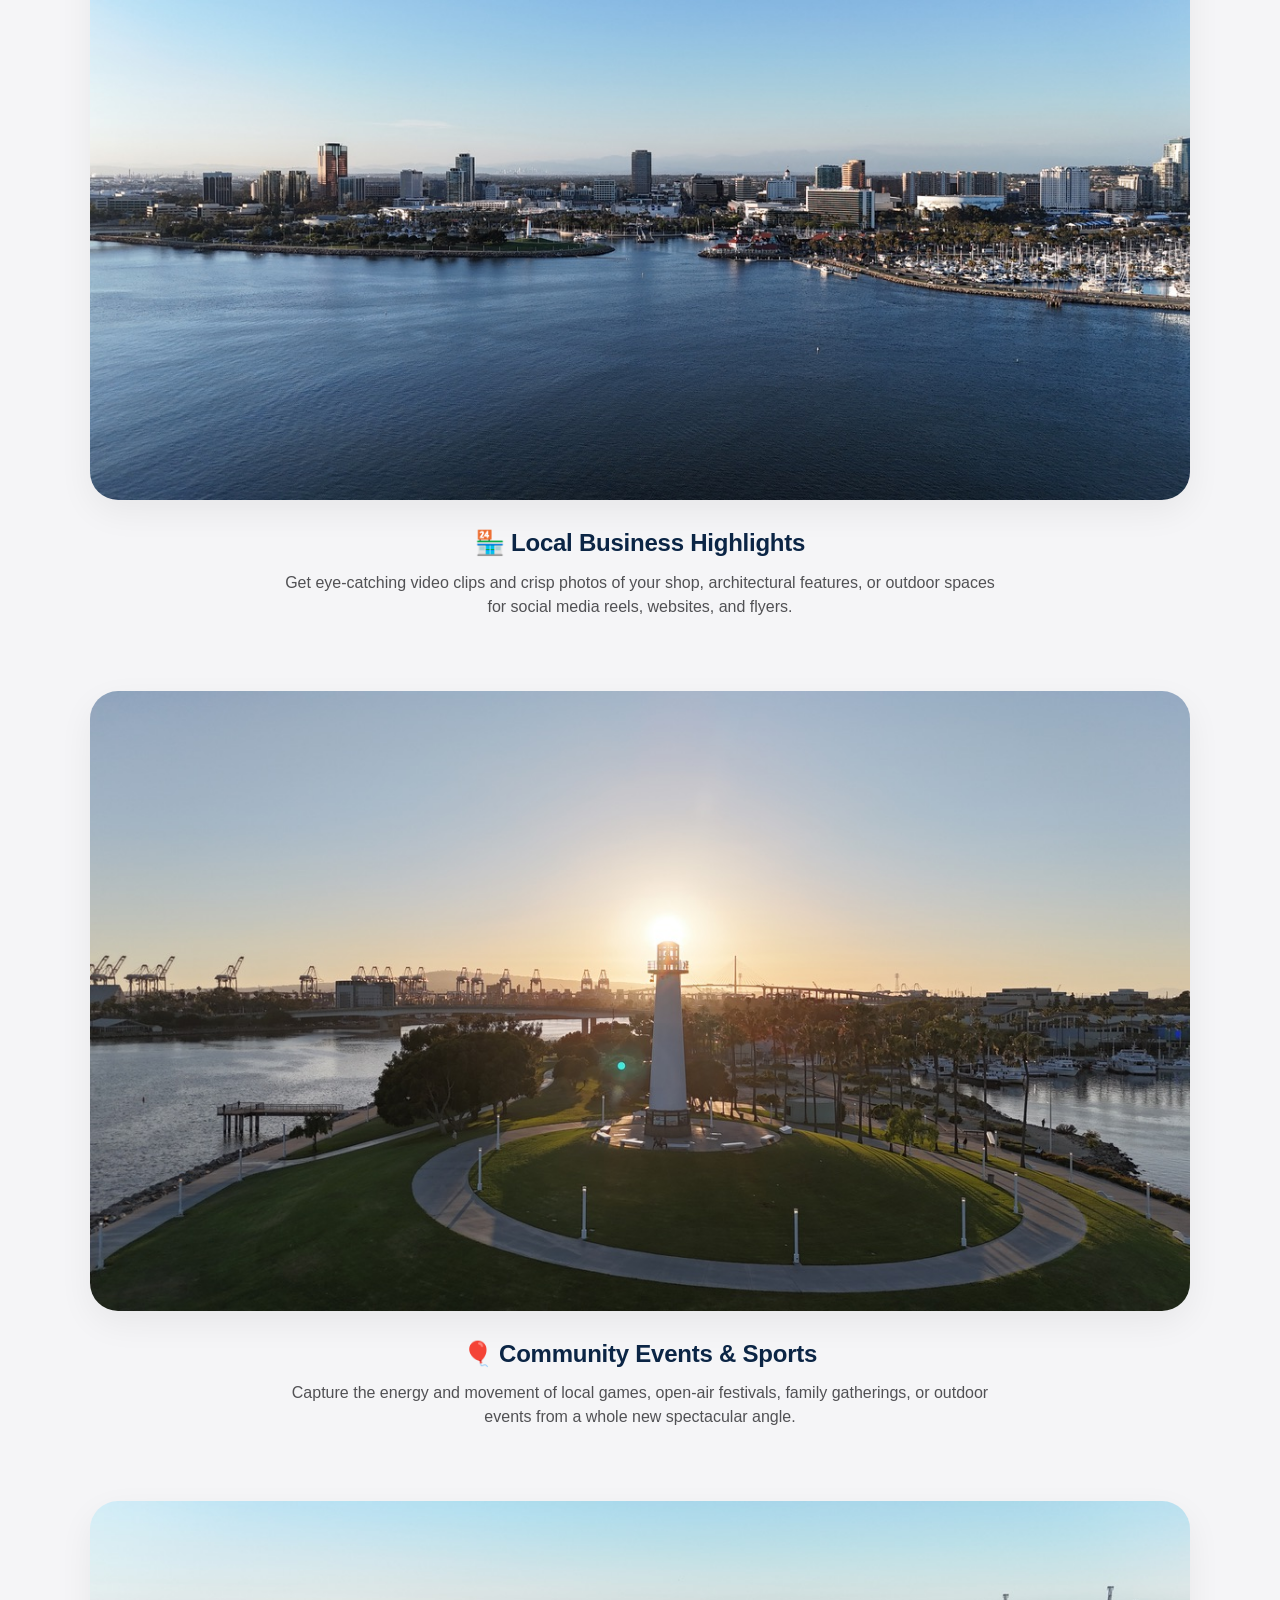
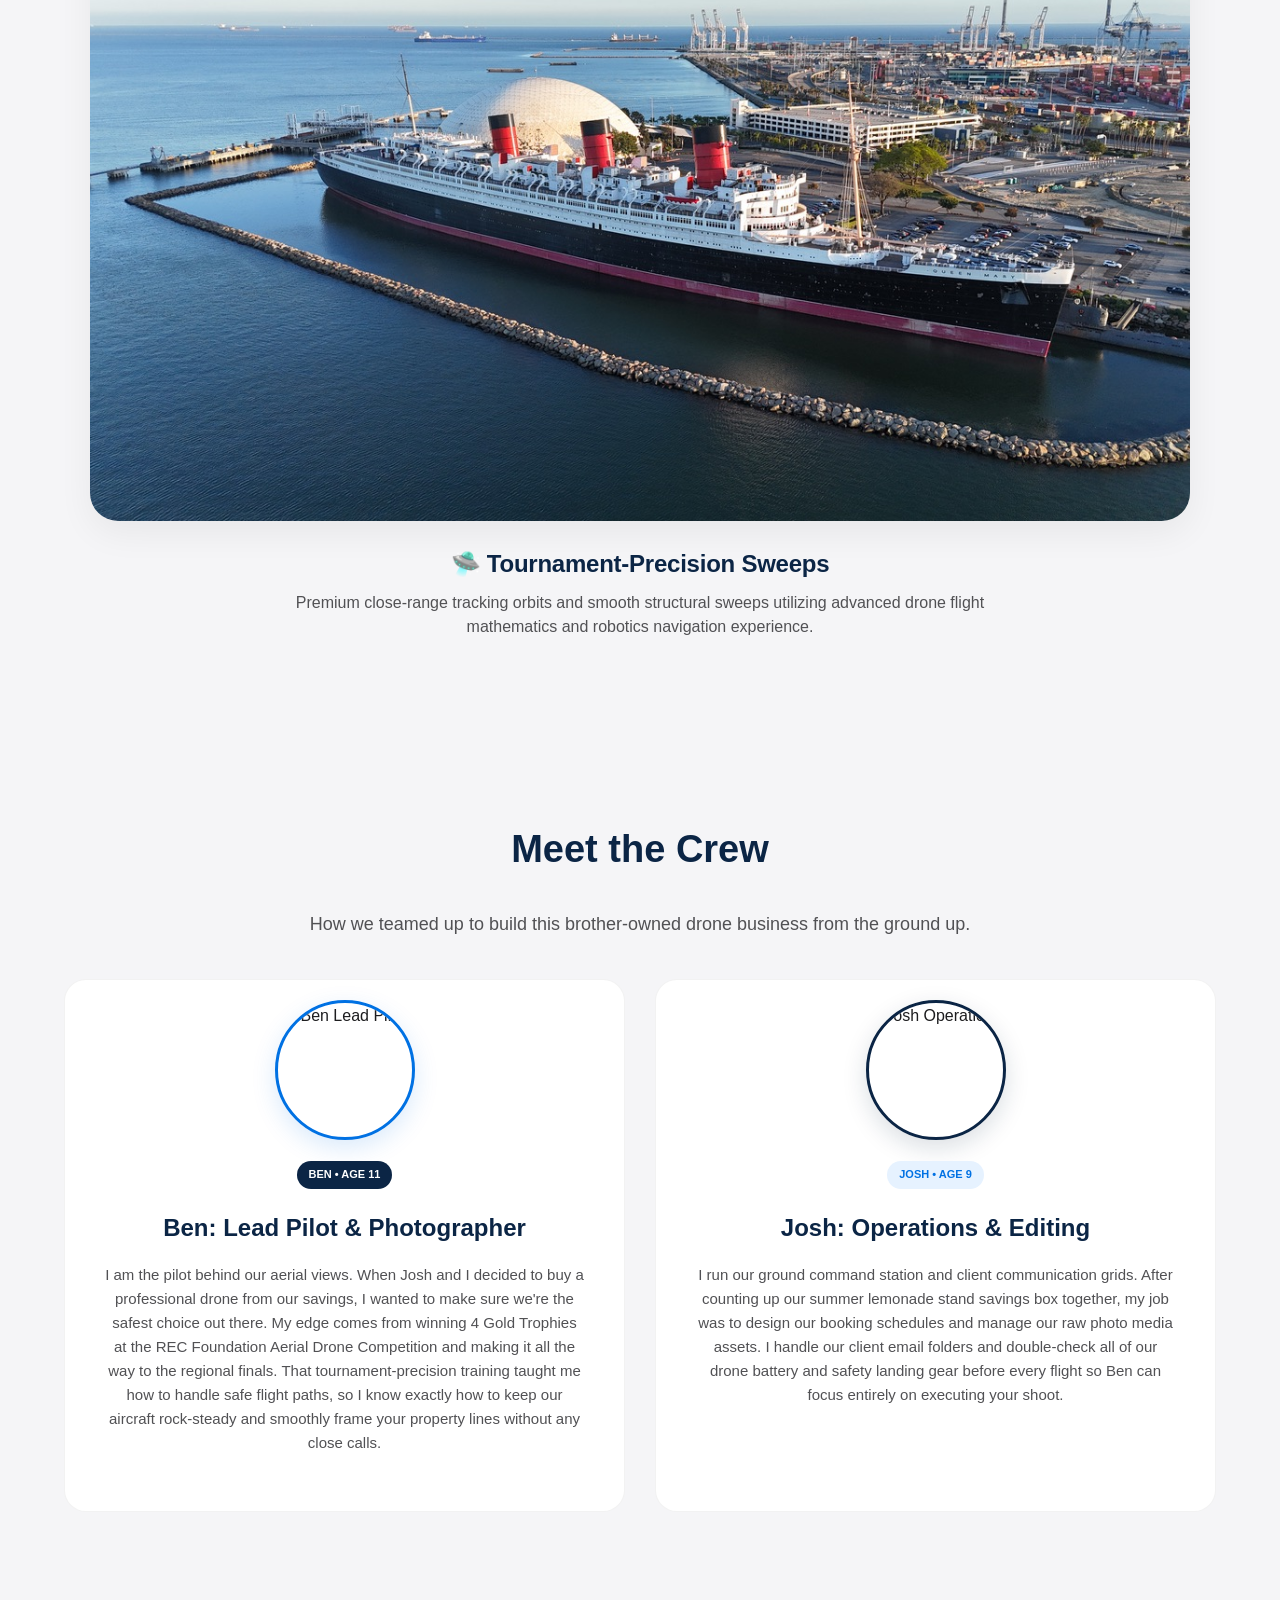
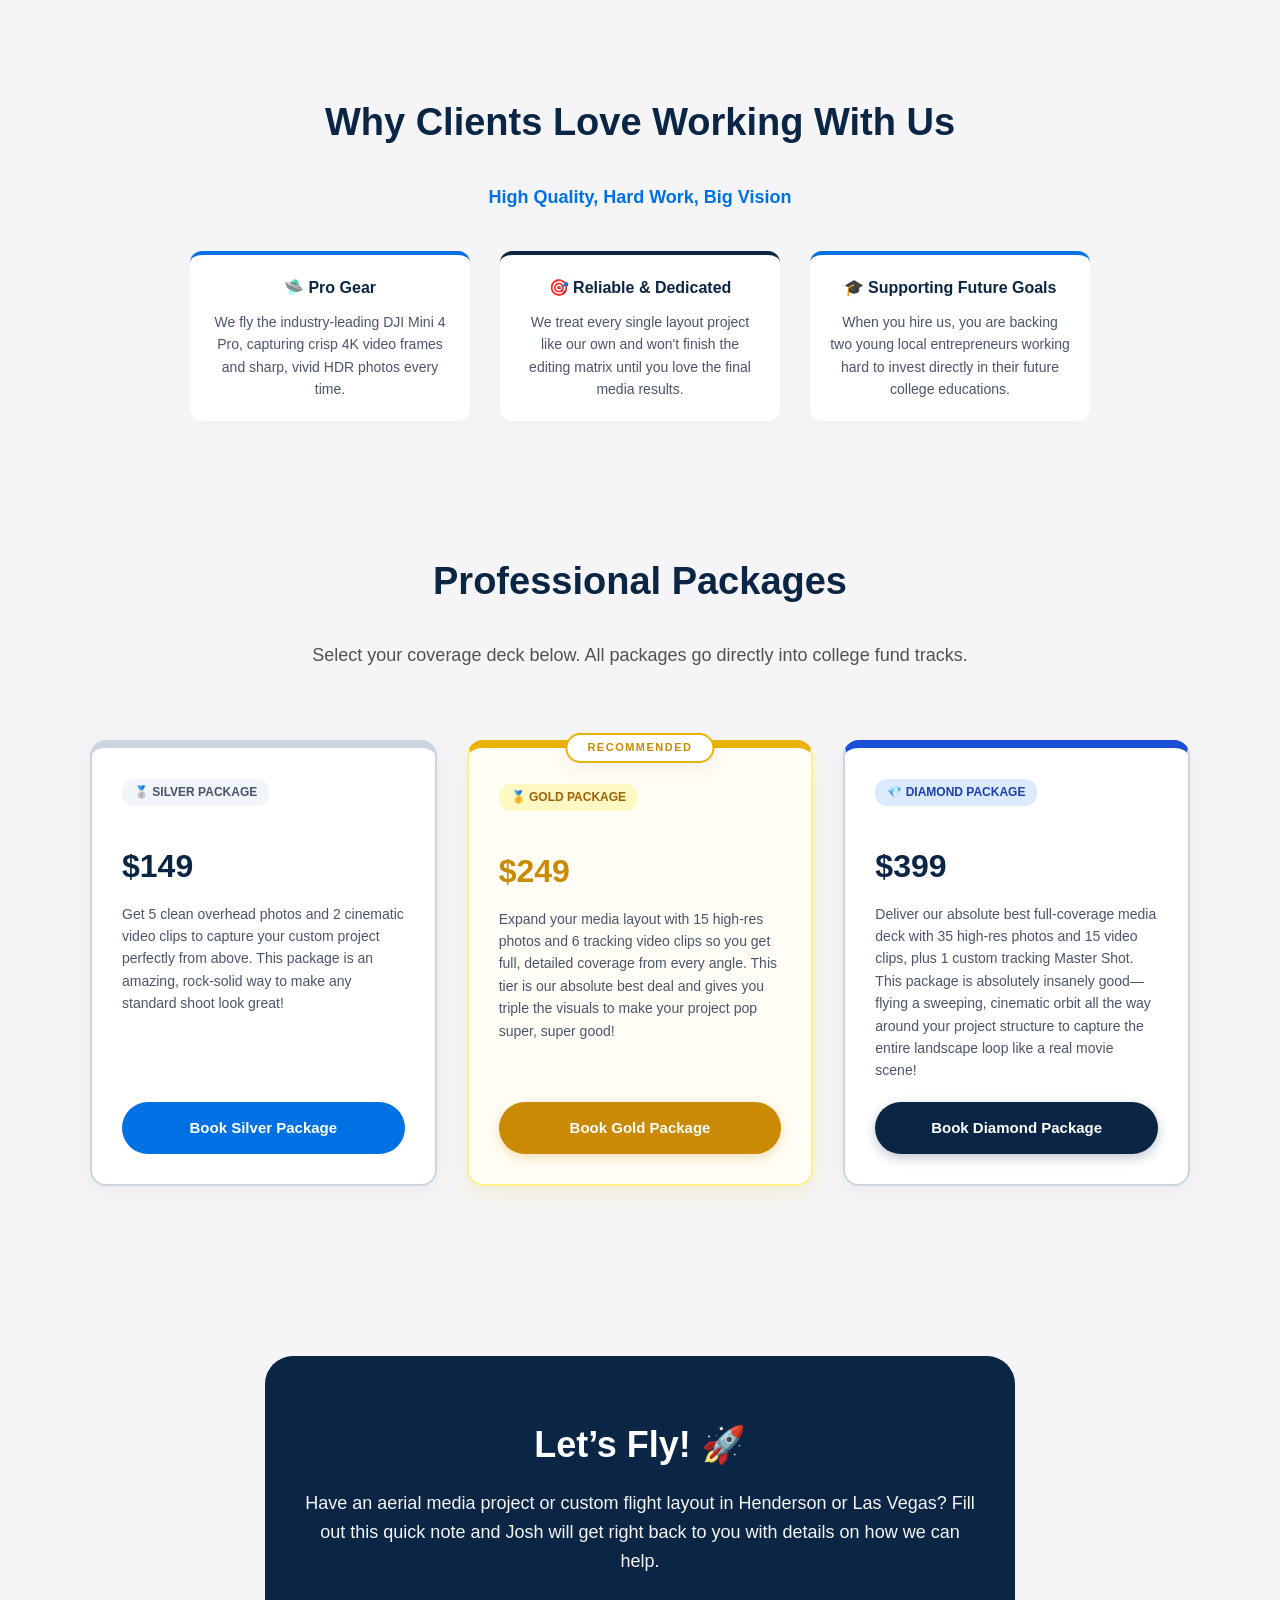
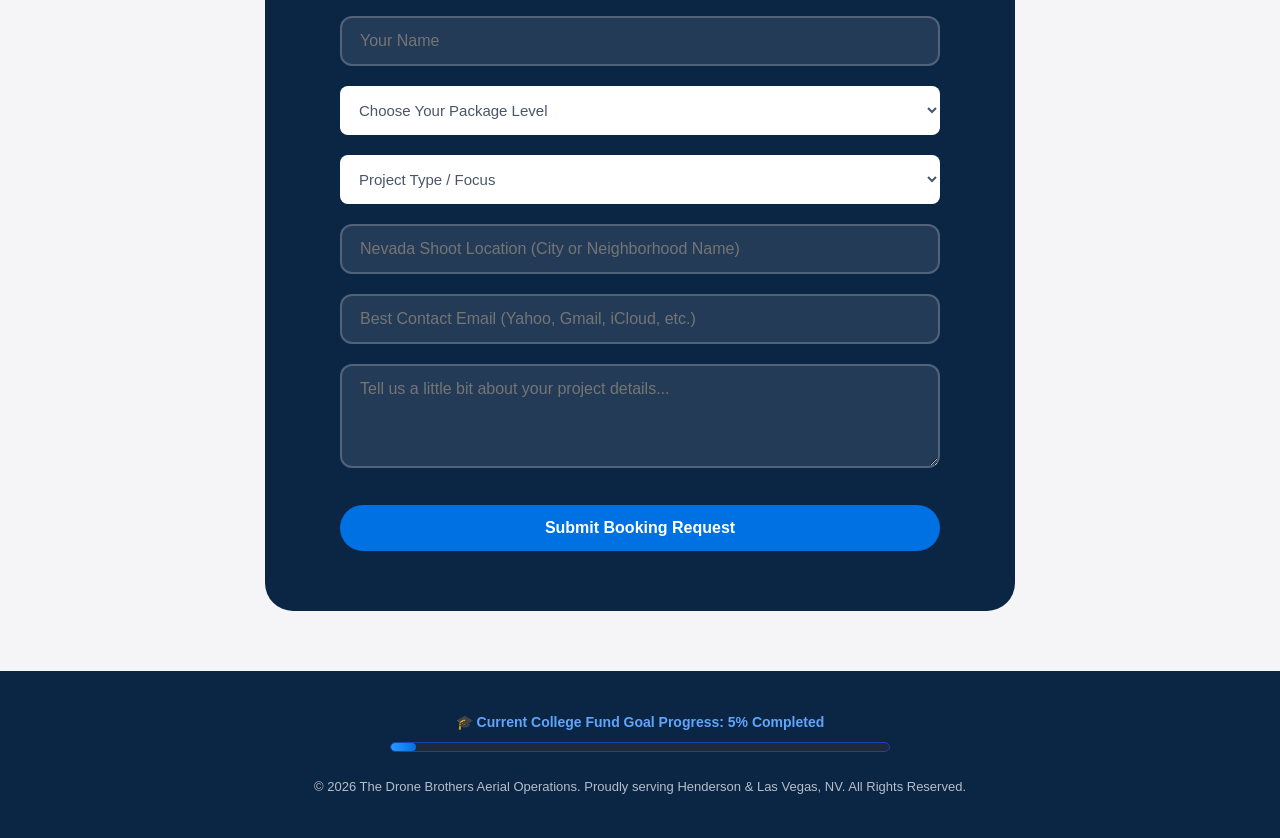
==== commit 942130c5: "Update index.html" ====
--- a/index.html
+++ b/index.html
@@ -5,8 +5,8 @@
     <meta name="viewport" content="width=device-width, initial-scale=1.0">
     <title>The Drone Brothers | Professional Henderson & Las Vegas Aerial Media</title>
     
-    <!-- MASTER LOGO REMIX: WHITE DRONE SHAPE INSIDE SOLILD BLUE BACKGROUND CIRCLE -->
-    <link rel="icon" type="image/svg+xml" href="data:image/svg+xml,%3Csvg xmlns=%22http://w3.org viewBox=%220 0 100 100%22%3E%3Ccircle cx=%2250%22 cy=%2250%22 r=%2246%22 fill=%22%230071e3%22/%3E%3Crect x=%2232%22 y=%2242%22 width=%2236%22 height=%2226%22 rx=%228%22 fill=%22%23ffffff%22/%3E%3Crect x=%2235%22 y=%2245%22 width=%2230%22 height=%2220%22 rx=%226%22 fill=%22%230b2545%22/%3E%3Ccircle cx=%2250%22 cy=%2262%22 r=%2211%22 fill=%22%23ffffff%22/%3E%3Ccircle cx=%2250%22 cy=%2262%22 r=%228%22 fill=%22%230071e3%22/%3E%3Ccircle cx=%2250%22 cy=%2262%22 r=%224%22 fill=%22%23000000%22/%3E%3Cpath d=%22M12 42 h20 v10 h-20 z%22 fill=%22%23ffffff%22 rx=%224%22/%3E%3Cpath d=%22M68 42 h20 v10 h-20 z%22 fill=%22%23ffffff%22 rx=%224%22/%3E%3Cpath d=%22M4 35 h30 v4 h-30 z%22 fill=%22%23ffffff%22 rx=%222%22/%3E%3Cpath d=%22M66 35 h30 v4 h-30 z%22 fill=%22%23ffffff%22 rx=%222%22/%3E%3Crect x=%2217%22 y=%2239%22 width=%224%22 height=%224%22 fill=%22%23ffffff%22/%3E%3Crect x=%2279%22 y=%2239%22 width=%224%22 height=%224%22 fill=%22%23ffffff%22/%3E%3C/svg%3E">
+    <!-- THE BULLETPROOF DODGER-BLUE HIGH-CONTRAST TAB FAVICON CHIP -->
+    <link rel="icon" type="image/svg+xml" href="data:image/svg+xml,<svg xmlns='http://w3.org' viewBox='0 0 100 100'><circle cx='50' cy='50' r='46' fill='DodgerBlue'/><rect x='32' y='42' width='36' height='26' rx='8' fill='white'/><rect x='35' y='45' width='30' height='20' rx='6' fill='midnightblue'/><circle cx='50' cy='62' r='11' fill='white'/><circle cx='50' cy='62' r='8' fill='DodgerBlue'/><circle cx='50' cy='62' r='4' fill='black'/><path d='M12 42 h20 v10 h-20 z' fill='white' rx='4'/><path d='M68 42 h20 v10 h-20 z' fill='white' rx='4'/><path d='M4 35 h30 v4 h-30 z' fill='white' rx='2'/><path d='M66 35 h30 v4 h-30 z' fill='white' rx='2'/><rect x='17' y='39' width='4' height='4' fill='midnightblue'/><rect x='79' y='39' width='4' height='4' fill='midnightblue'/></svg>">
 
     <link rel="stylesheet" href="style.css">
     <style>
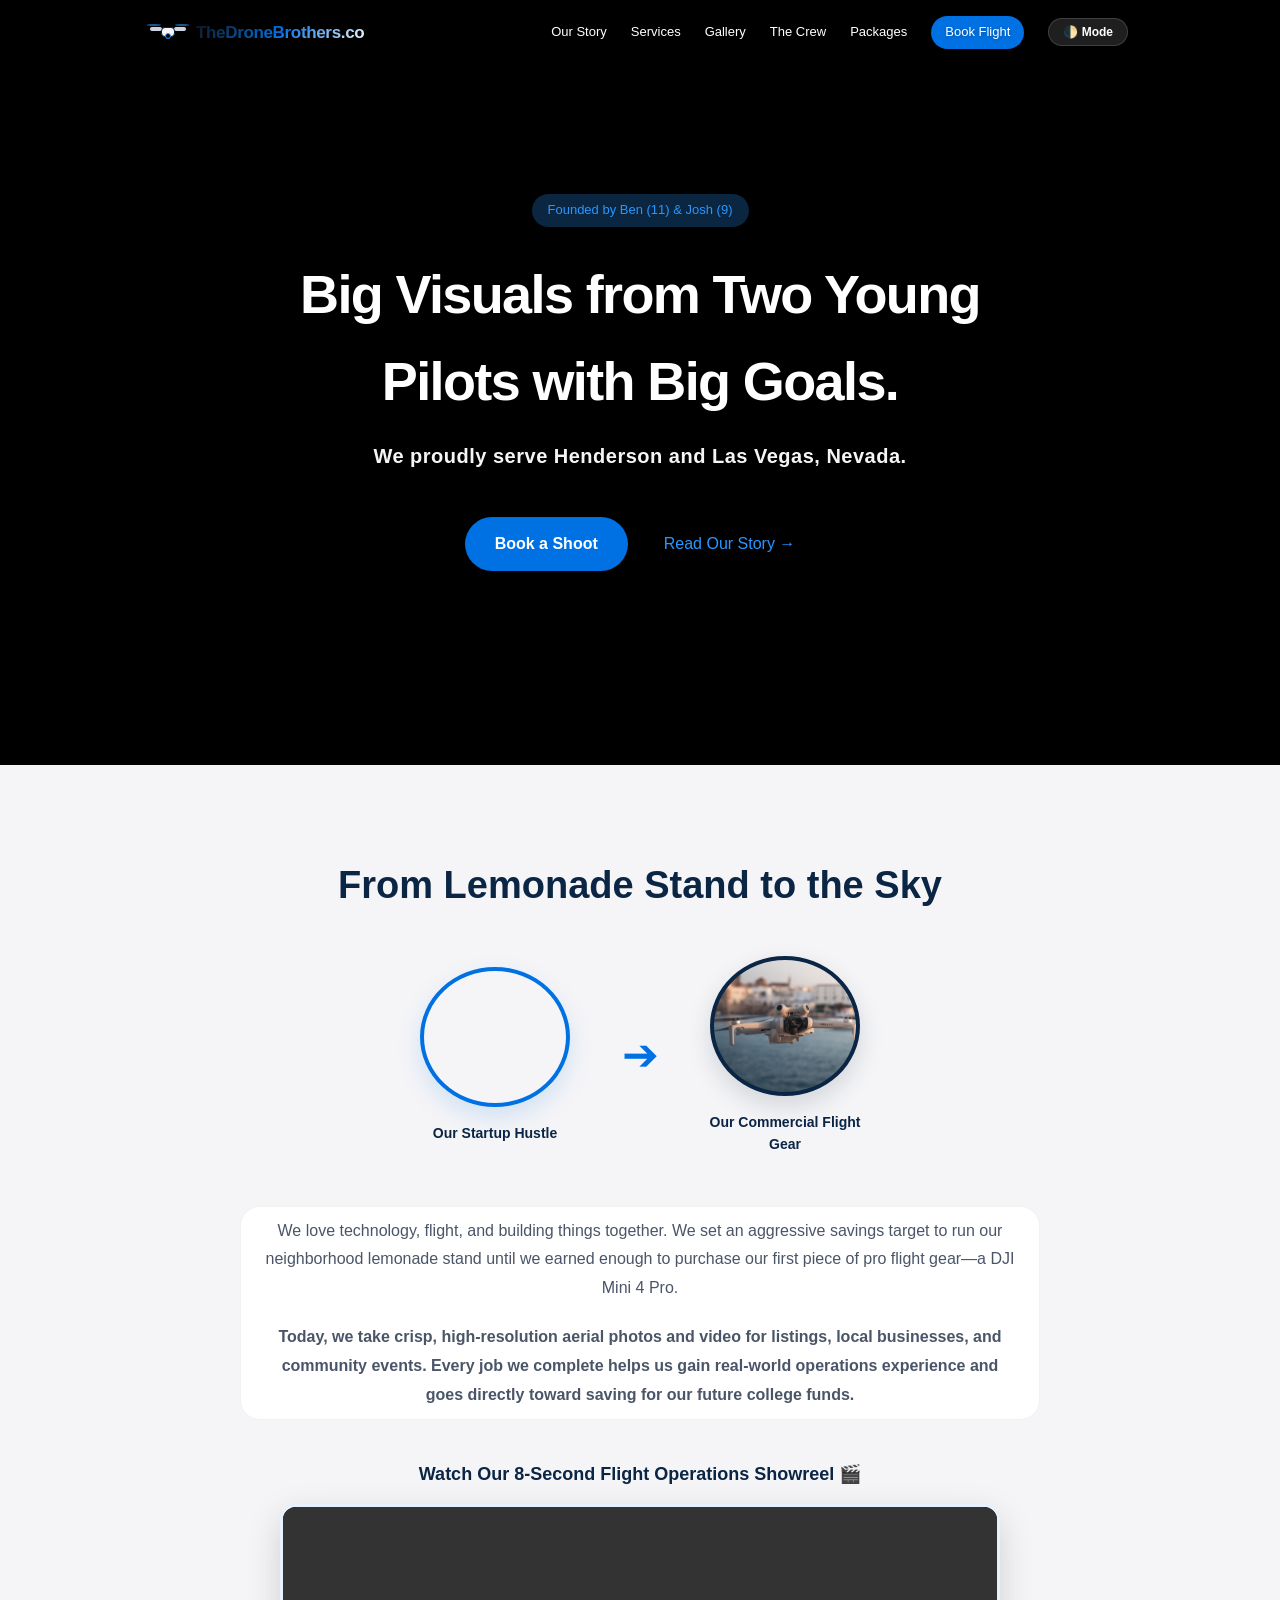
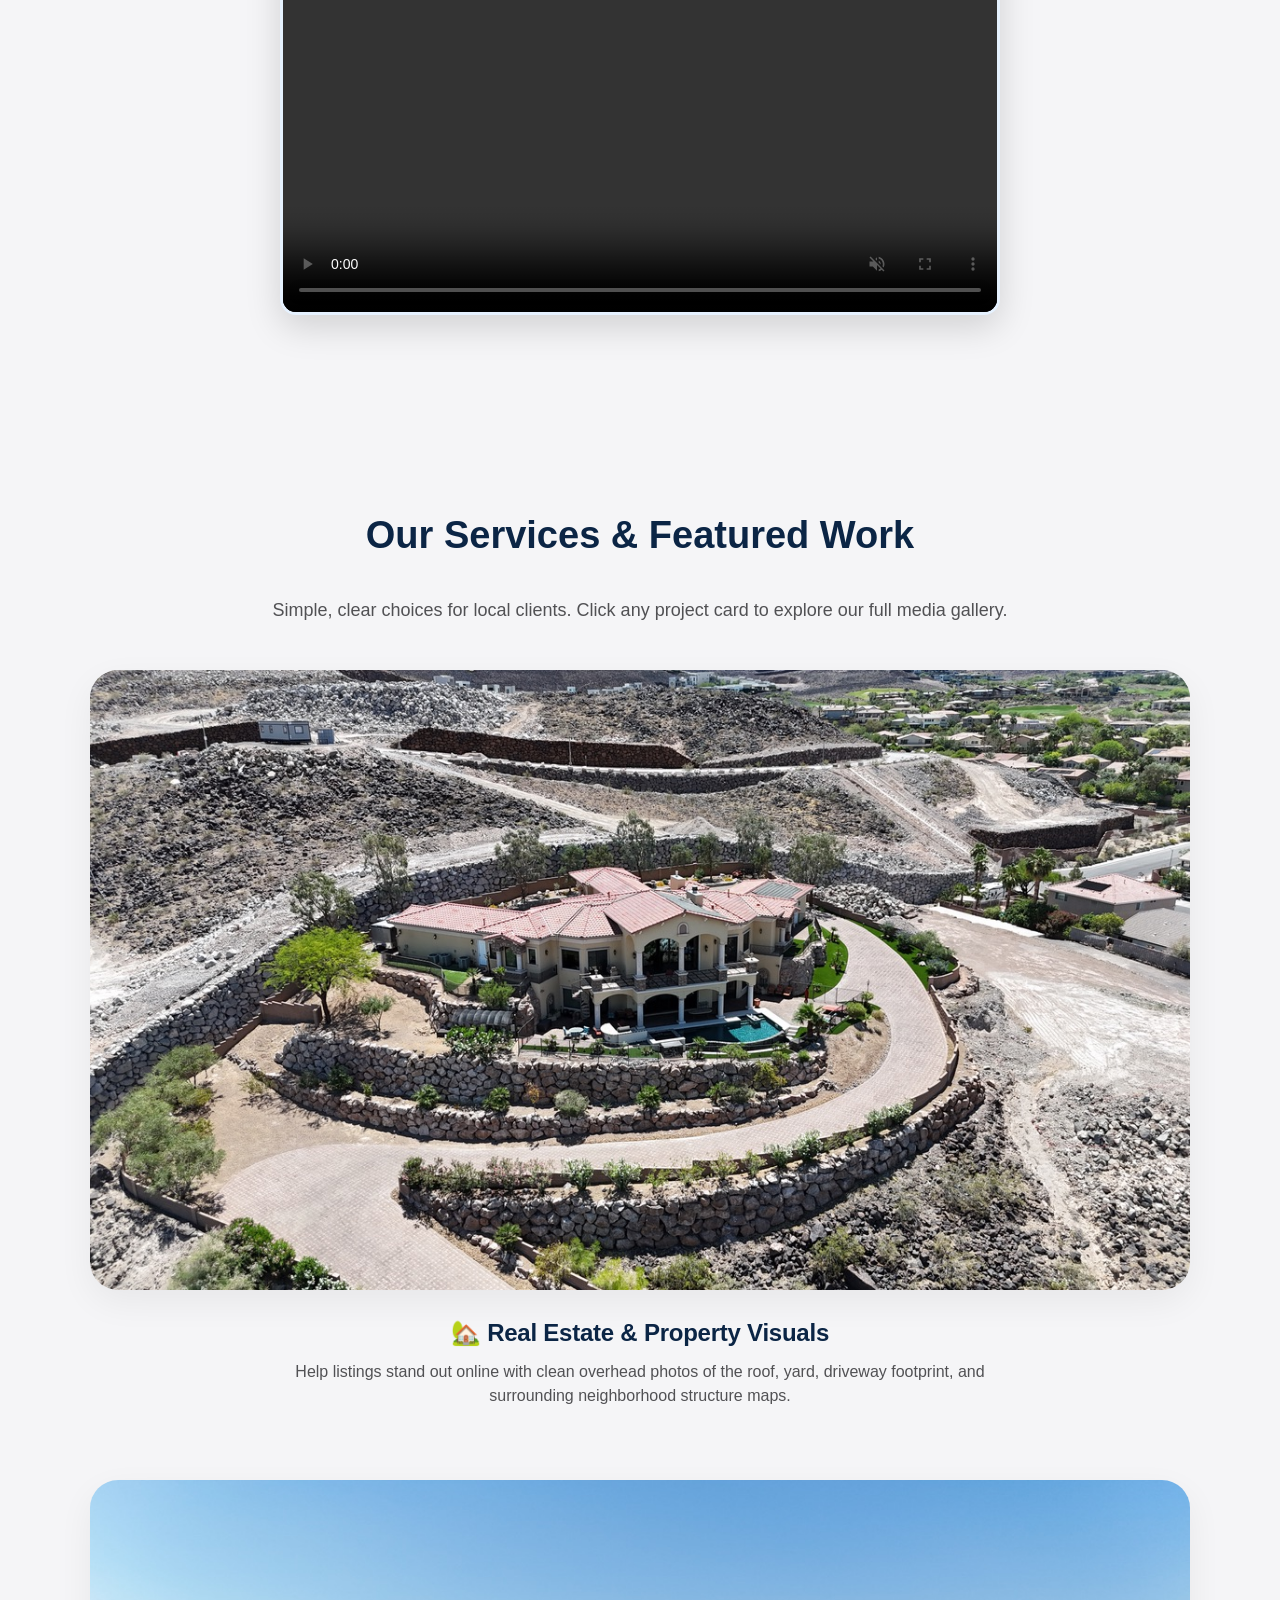
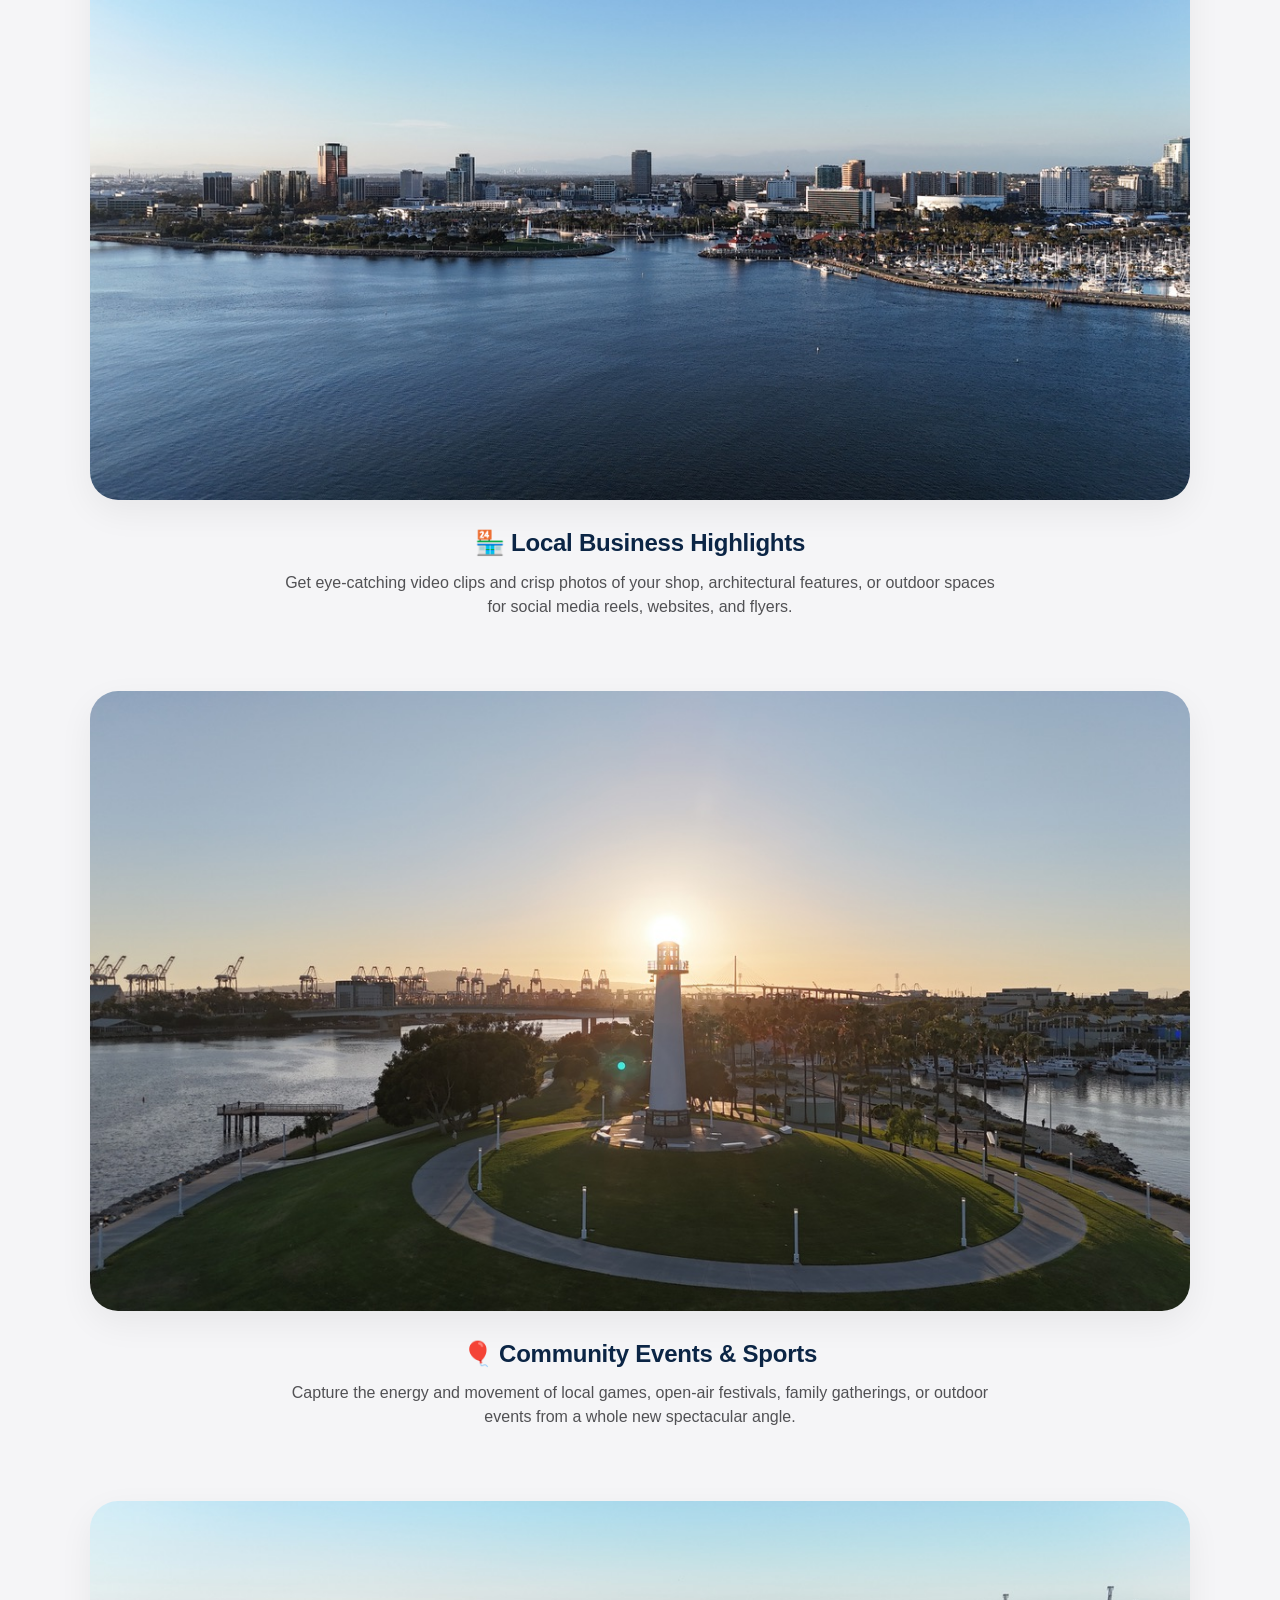
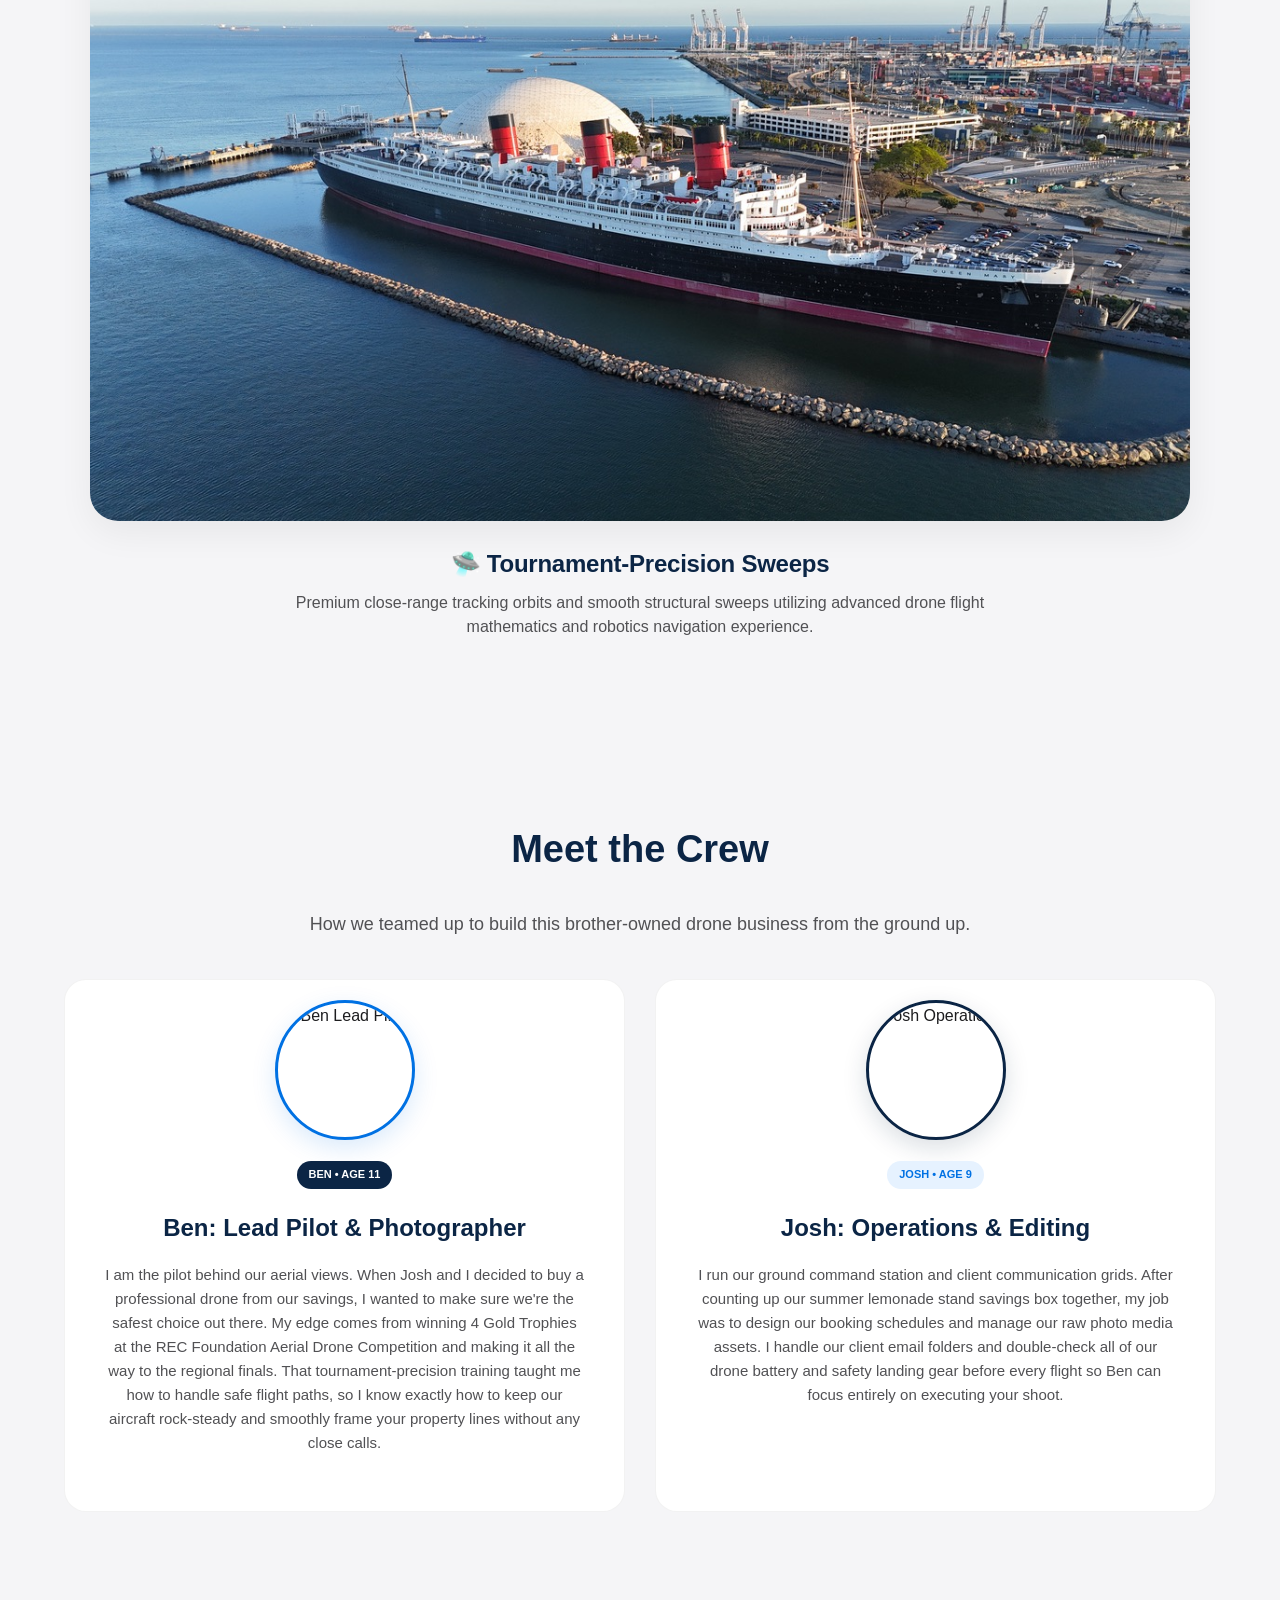
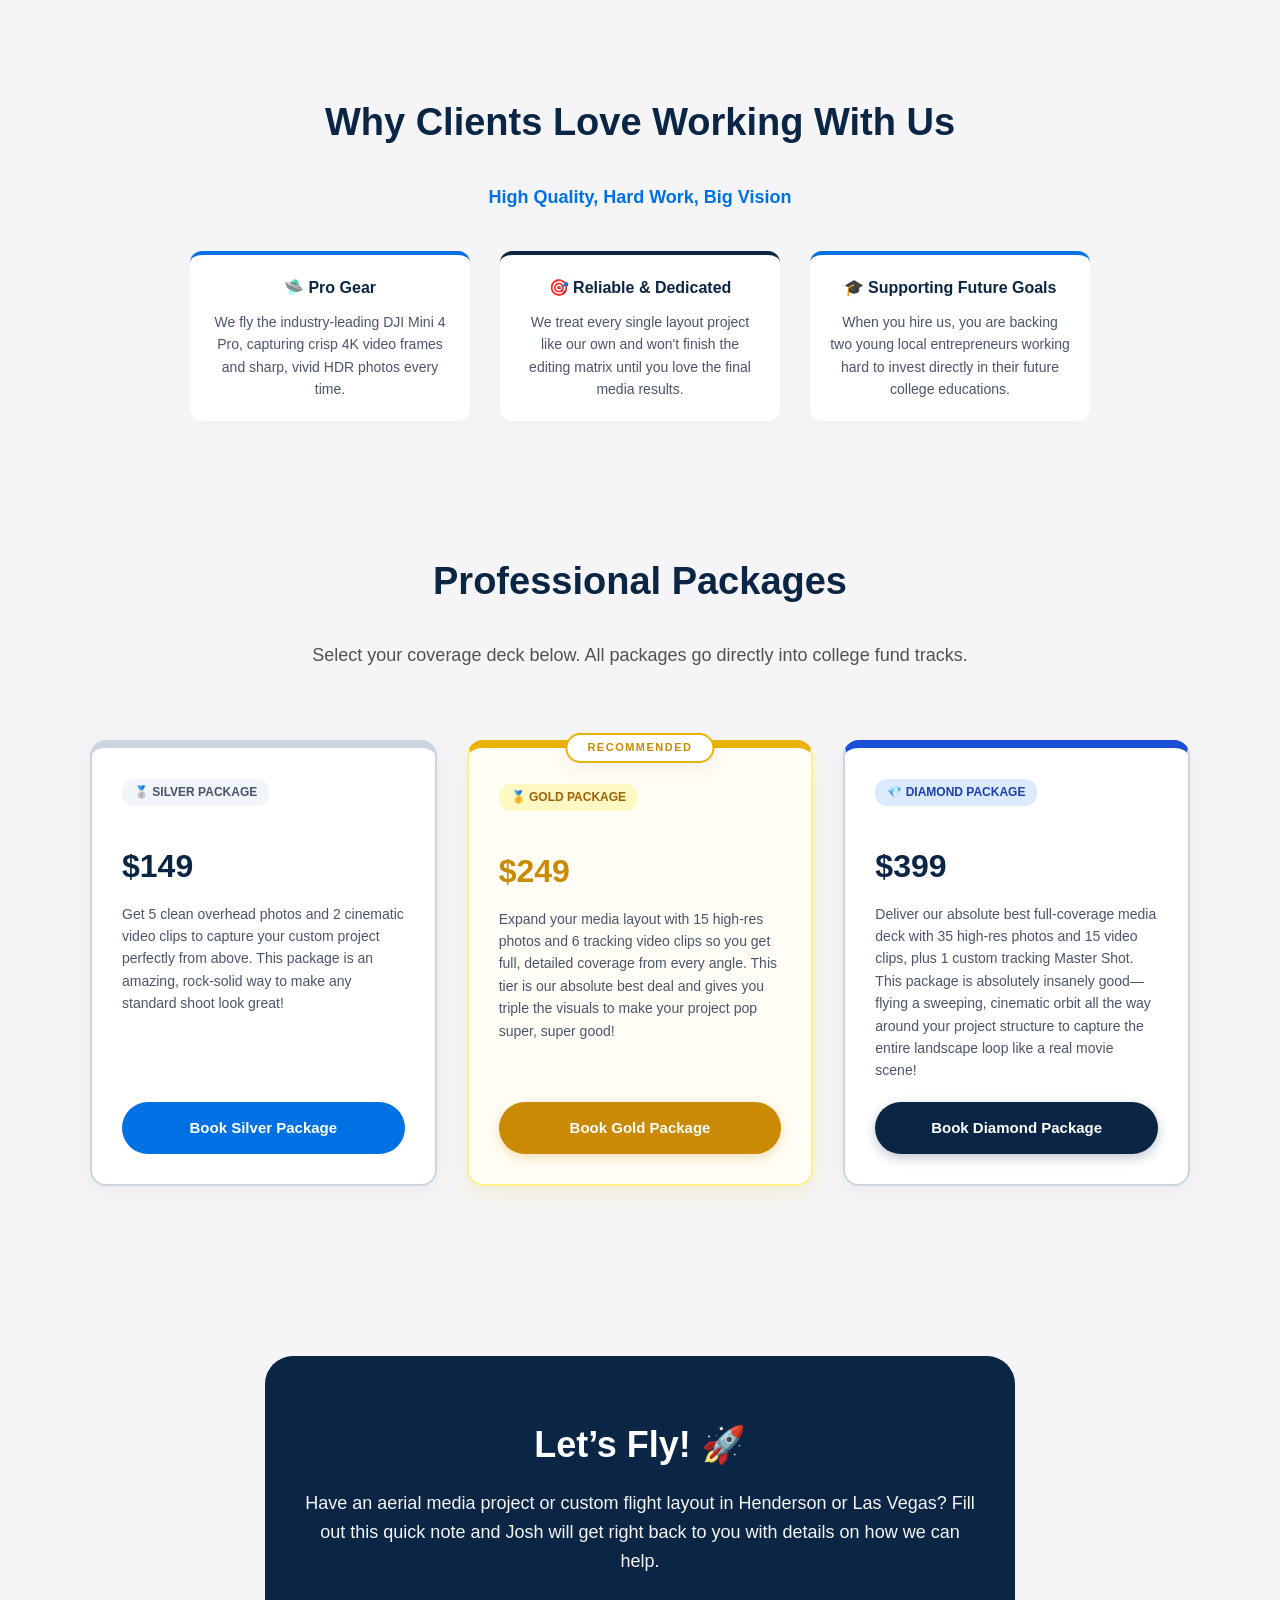
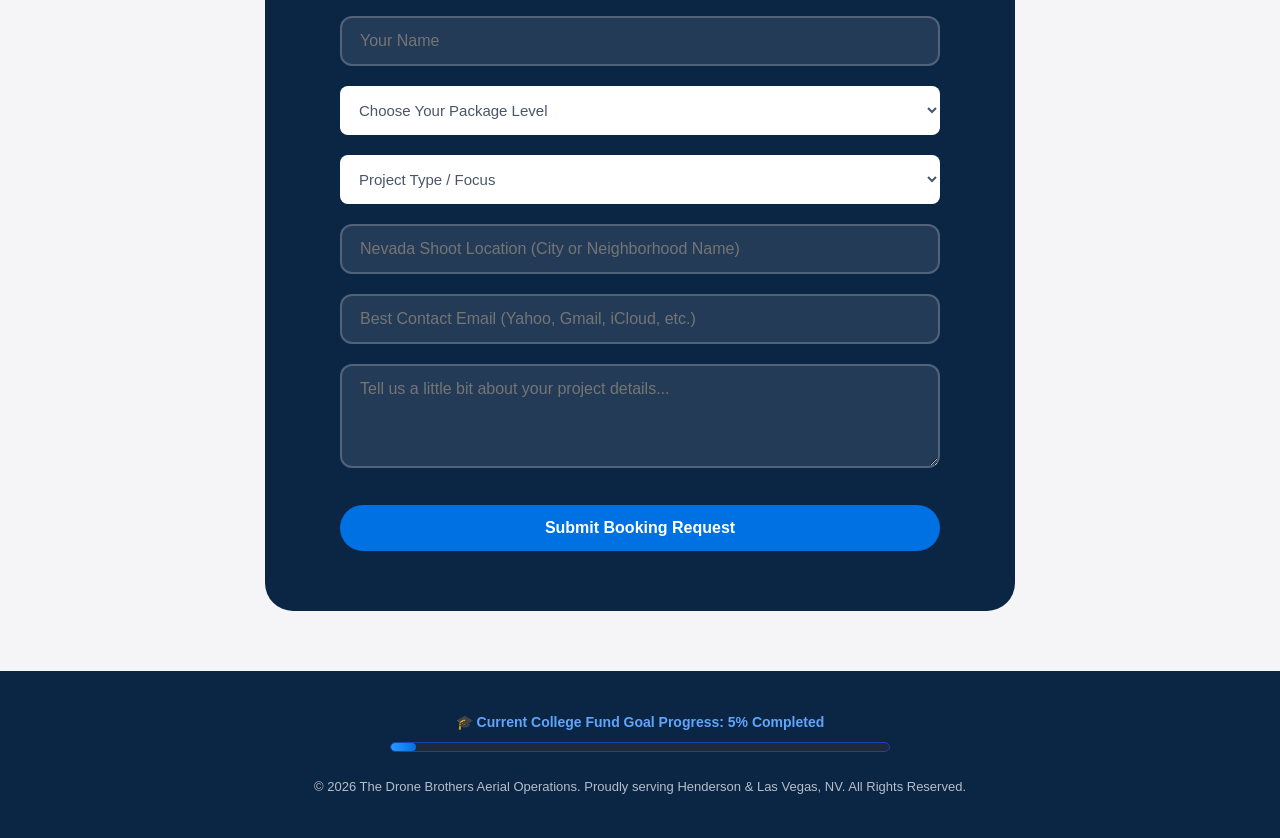
==== commit 61ff6eb7: "Update index.html" ====
--- a/index.html
+++ b/index.html
@@ -5,8 +5,8 @@
     <meta name="viewport" content="width=device-width, initial-scale=1.0">
     <title>The Drone Brothers | Professional Henderson & Las Vegas Aerial Media</title>
     
-    <!-- THE BULLETPROOF DODGER-BLUE HIGH-CONTRAST TAB FAVICON CHIP -->
-    <link rel="icon" type="image/svg+xml" href="data:image/svg+xml,<svg xmlns='http://w3.org' viewBox='0 0 100 100'><circle cx='50' cy='50' r='46' fill='DodgerBlue'/><rect x='32' y='42' width='36' height='26' rx='8' fill='white'/><rect x='35' y='45' width='30' height='20' rx='6' fill='midnightblue'/><circle cx='50' cy='62' r='11' fill='white'/><circle cx='50' cy='62' r='8' fill='DodgerBlue'/><circle cx='50' cy='62' r='4' fill='black'/><path d='M12 42 h20 v10 h-20 z' fill='white' rx='4'/><path d='M68 42 h20 v10 h-20 z' fill='white' rx='4'/><path d='M4 35 h30 v4 h-30 z' fill='white' rx='2'/><path d='M66 35 h30 v4 h-30 z' fill='white' rx='2'/><rect x='17' y='39' width='4' height='4' fill='midnightblue'/><rect x='79' y='39' width='4' height='4' fill='midnightblue'/></svg>">
+    <!-- DYNAMIC CIRCLE MASK ENGINE FOR YOUR UPLOADED FILE TDB_fav.png -->
+    <link rel="icon" type="image/svg+xml" href="data:image/svg+xml,%3Csvg xmlns=%22http://w3.org viewBox=%220 0 100 100%22%3E%3Cdefs%3E%3Cpattern id=%22logoPattern%22 x=%220%22 y=%220%22 width=%221%22 height=%221%22%3E%3Cimage href=%22TDB_fav.png%22 x=%220%22 y=%220%22 width=%22100%22 height=%22100%22 preserveAspectRatio=%22xMidYMid slice%22/%3E%3C/pattern%3E%3C/defs%3E%3Ccircle cx=%2250%22 cy=%2250%22 r=%2246%22 fill=%22url(%23logoPattern)%22 stroke=%22%230071e3%22 stroke-width=%224%22/%3E%3C/svg%3E">
 
     <link rel="stylesheet" href="style.css">
     <style>
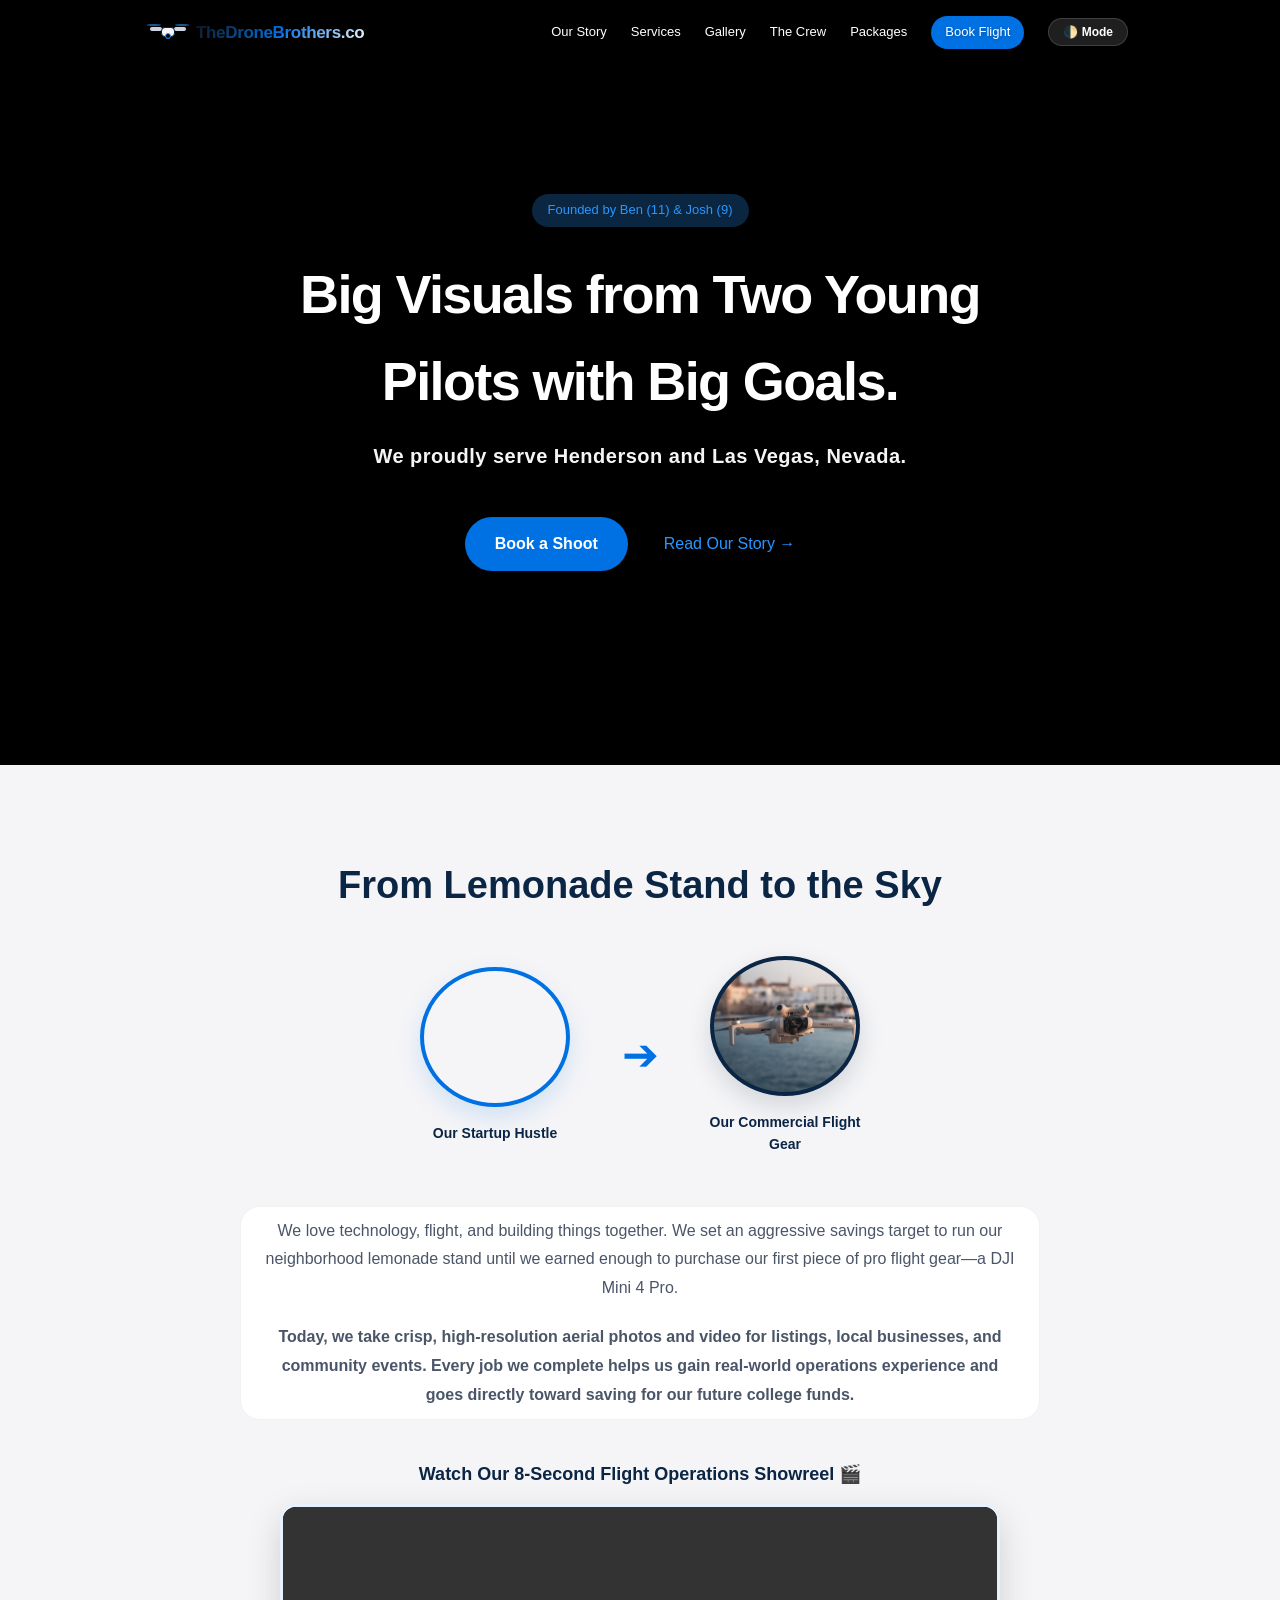
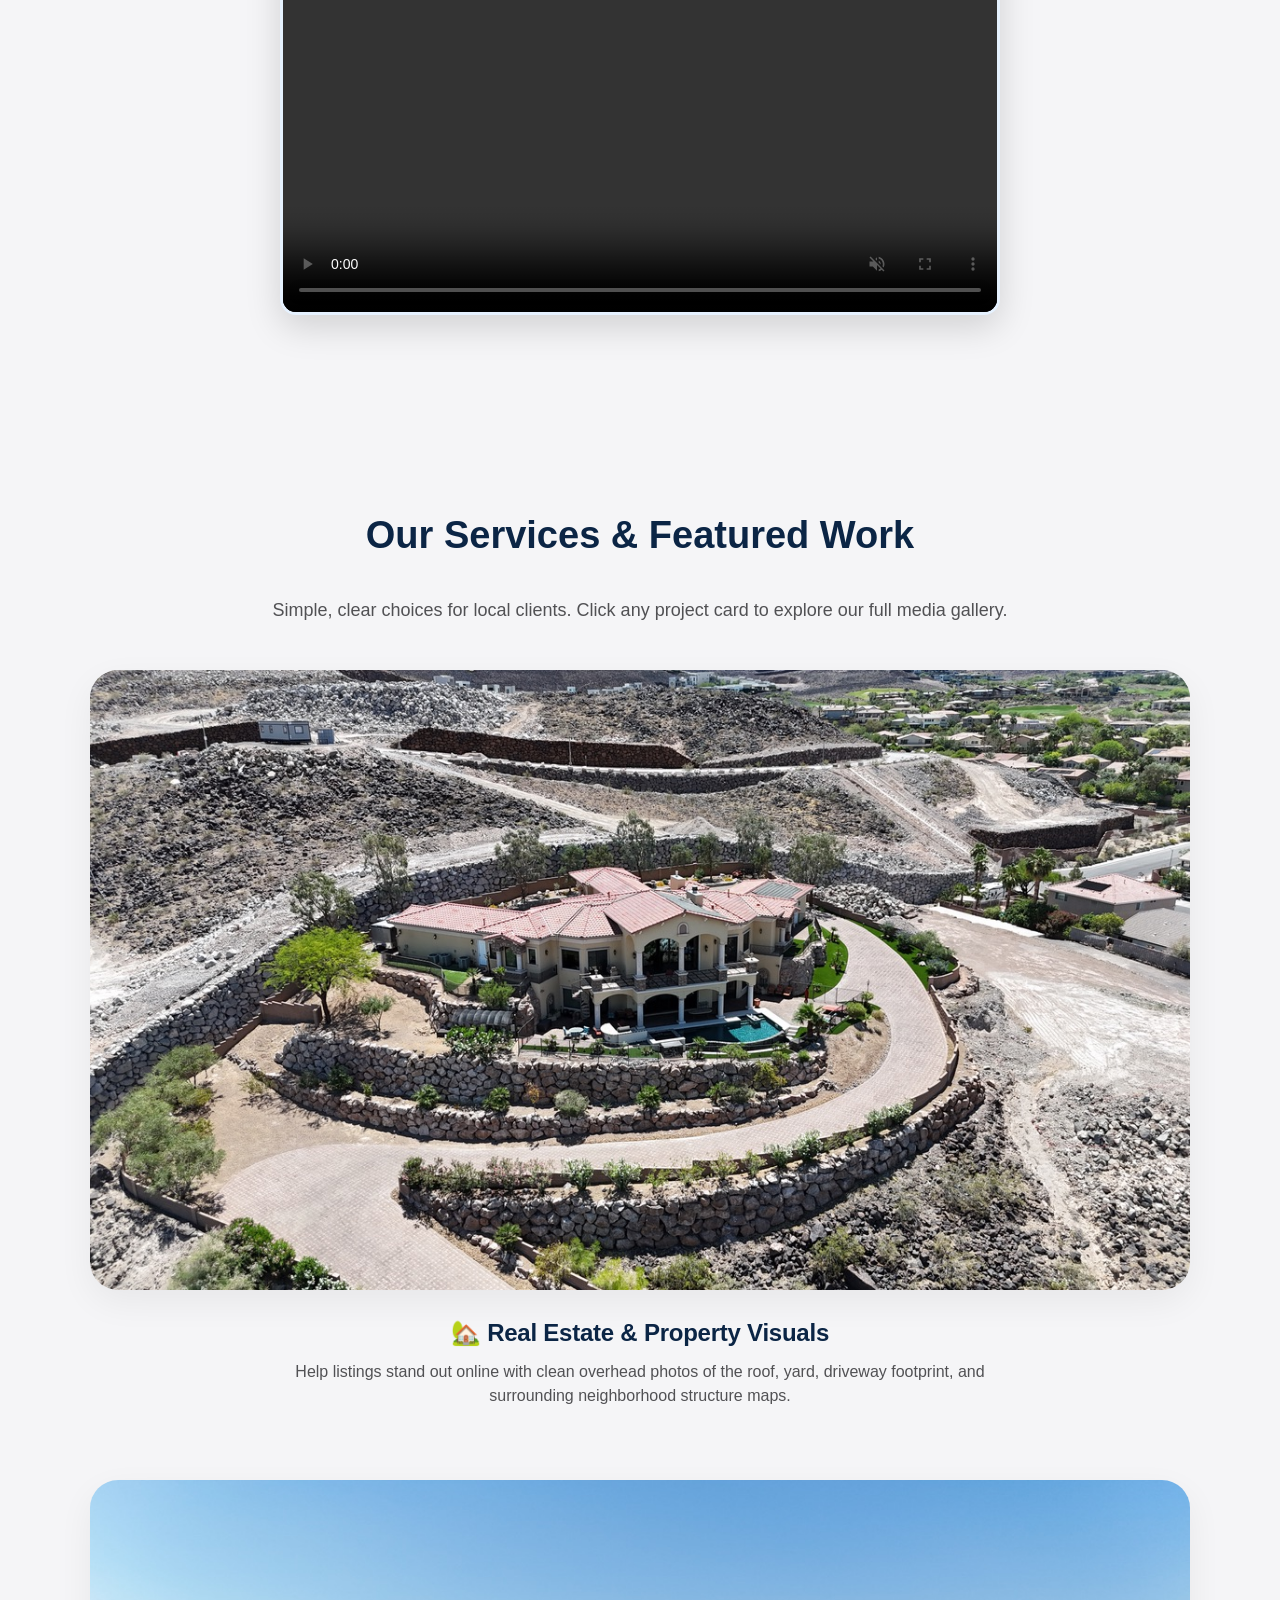
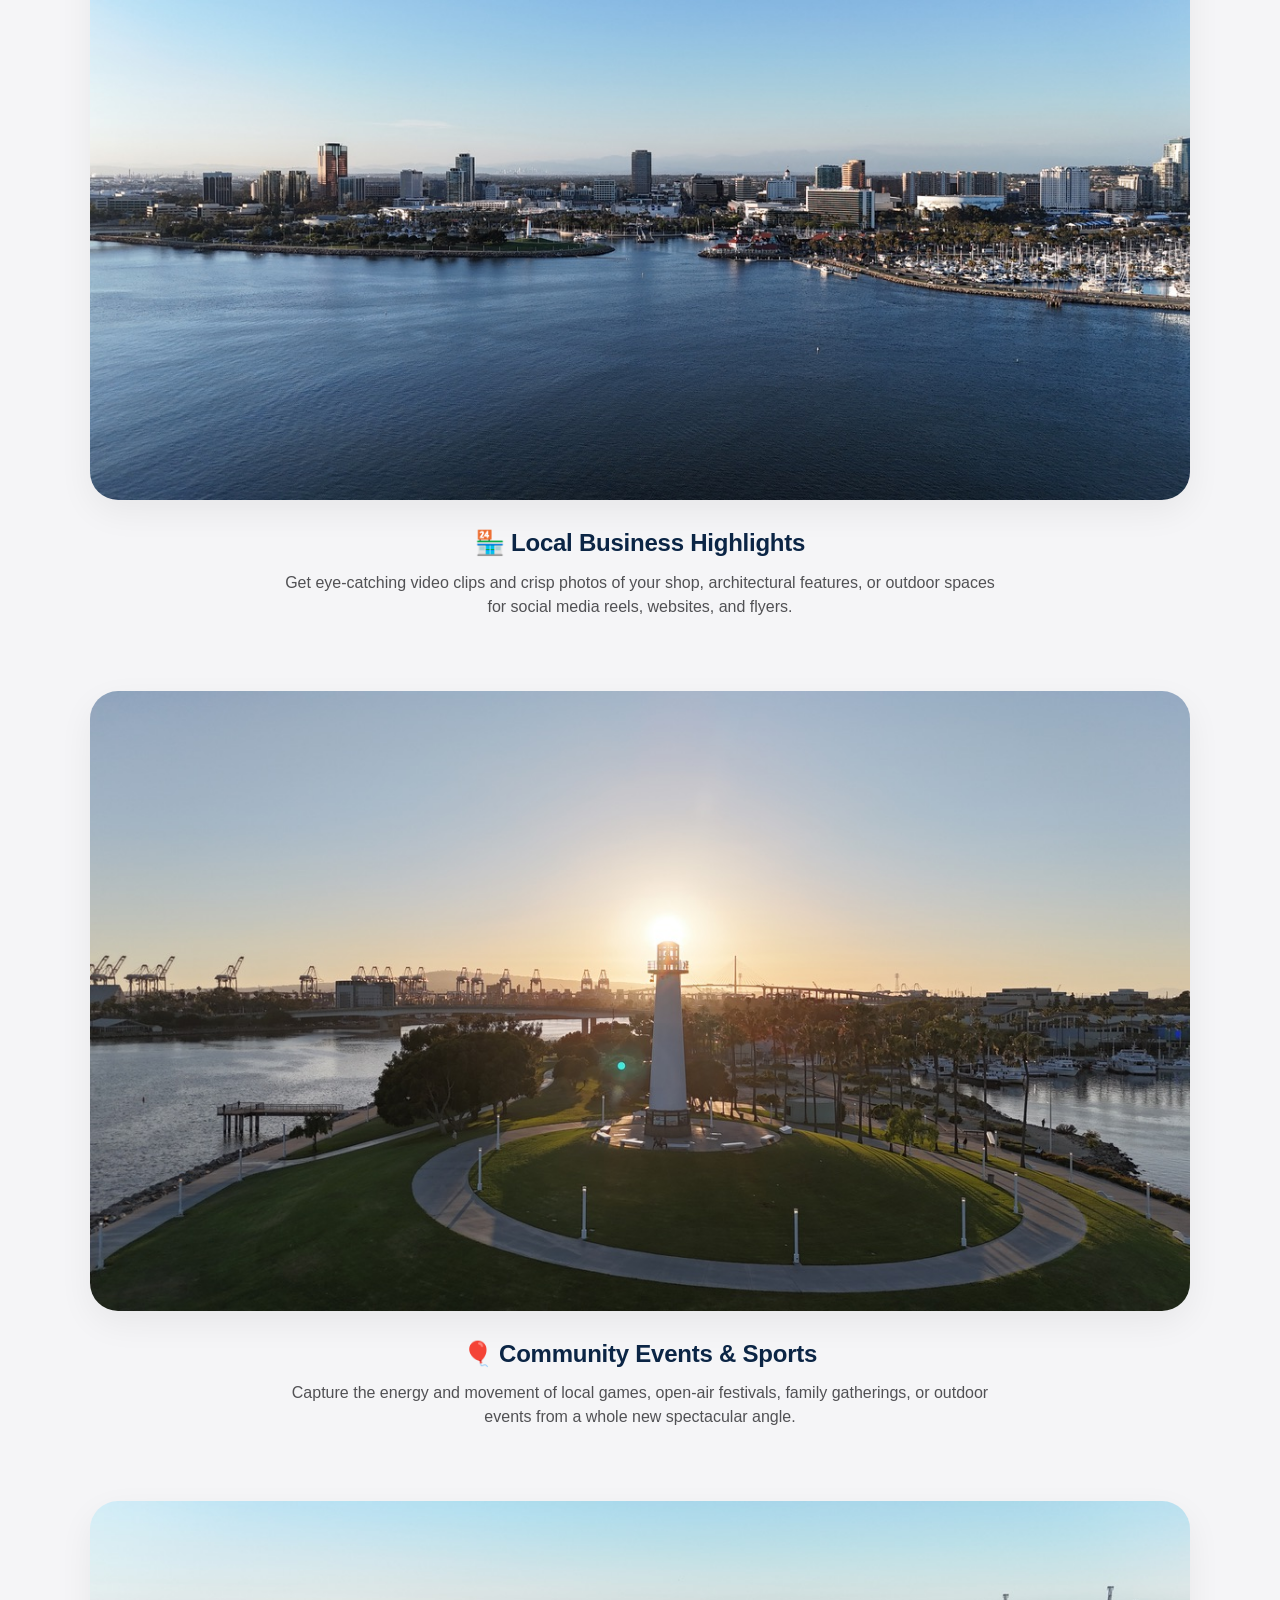
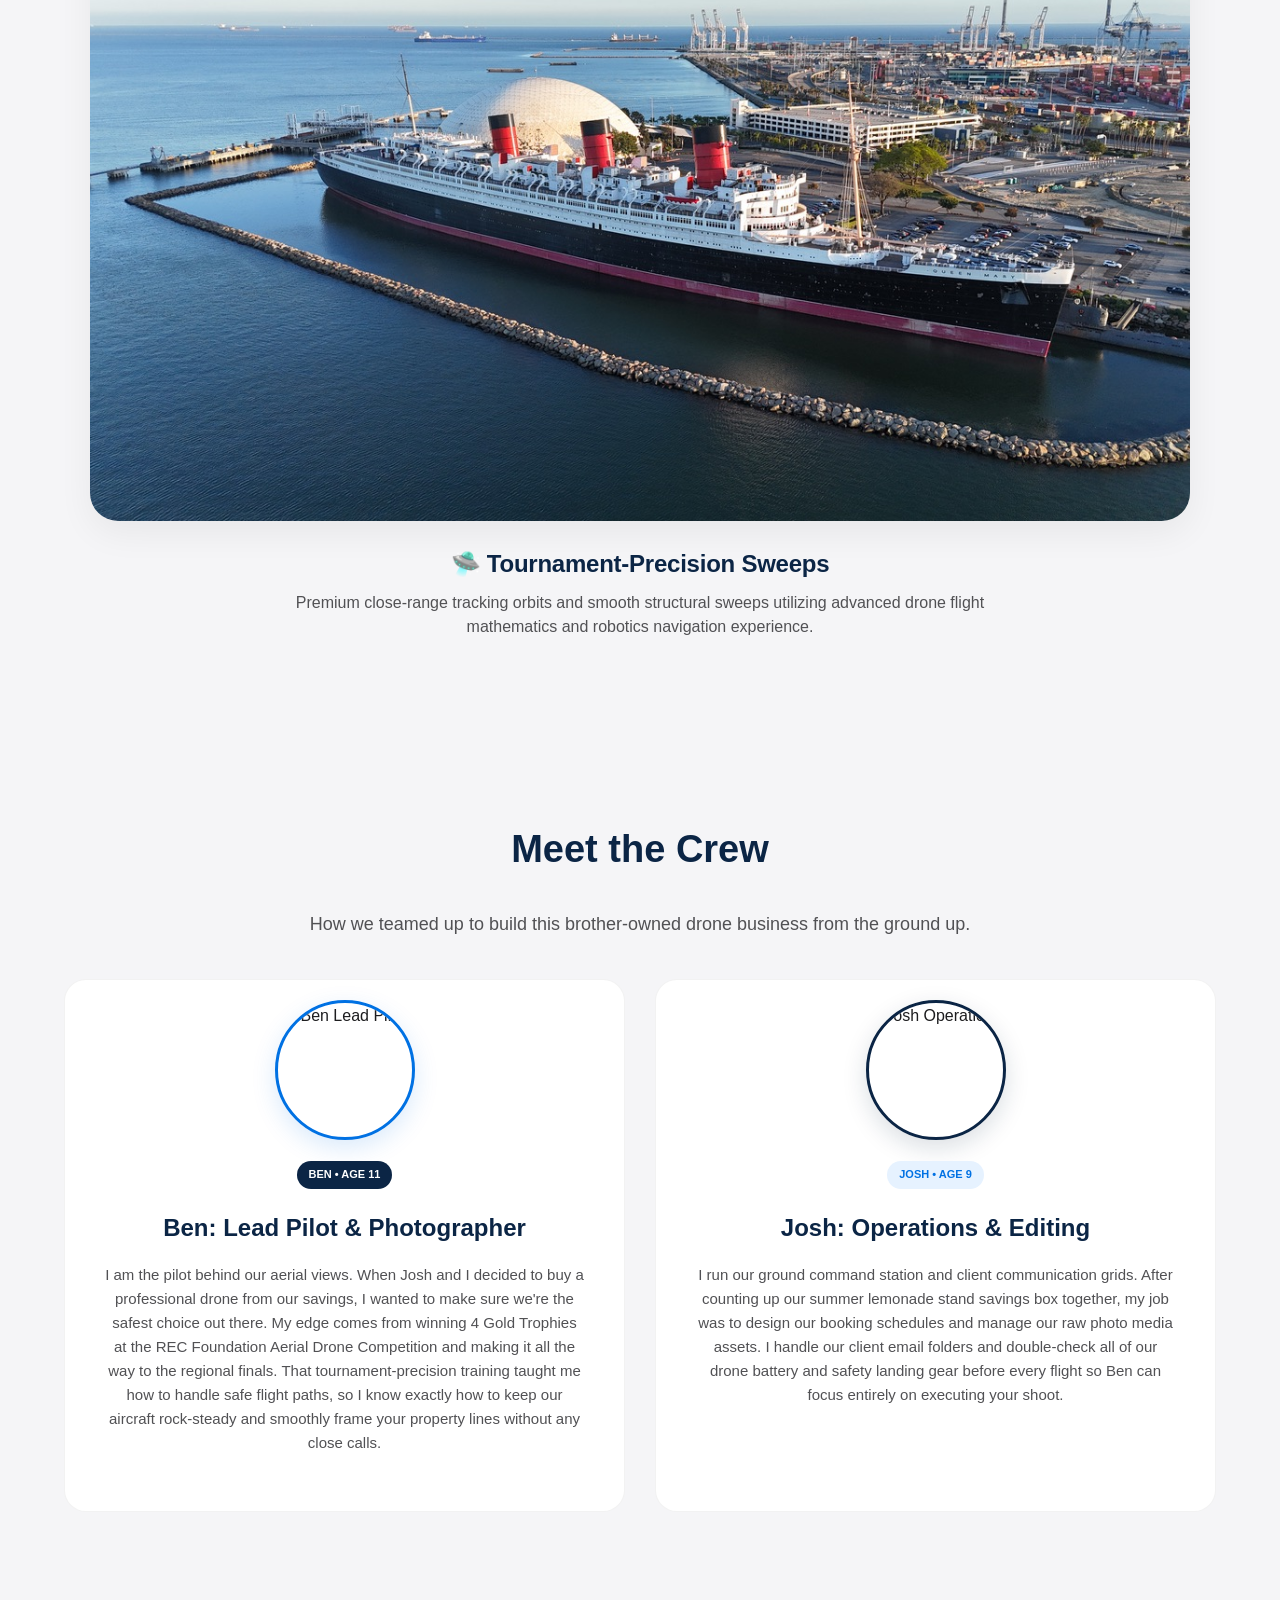
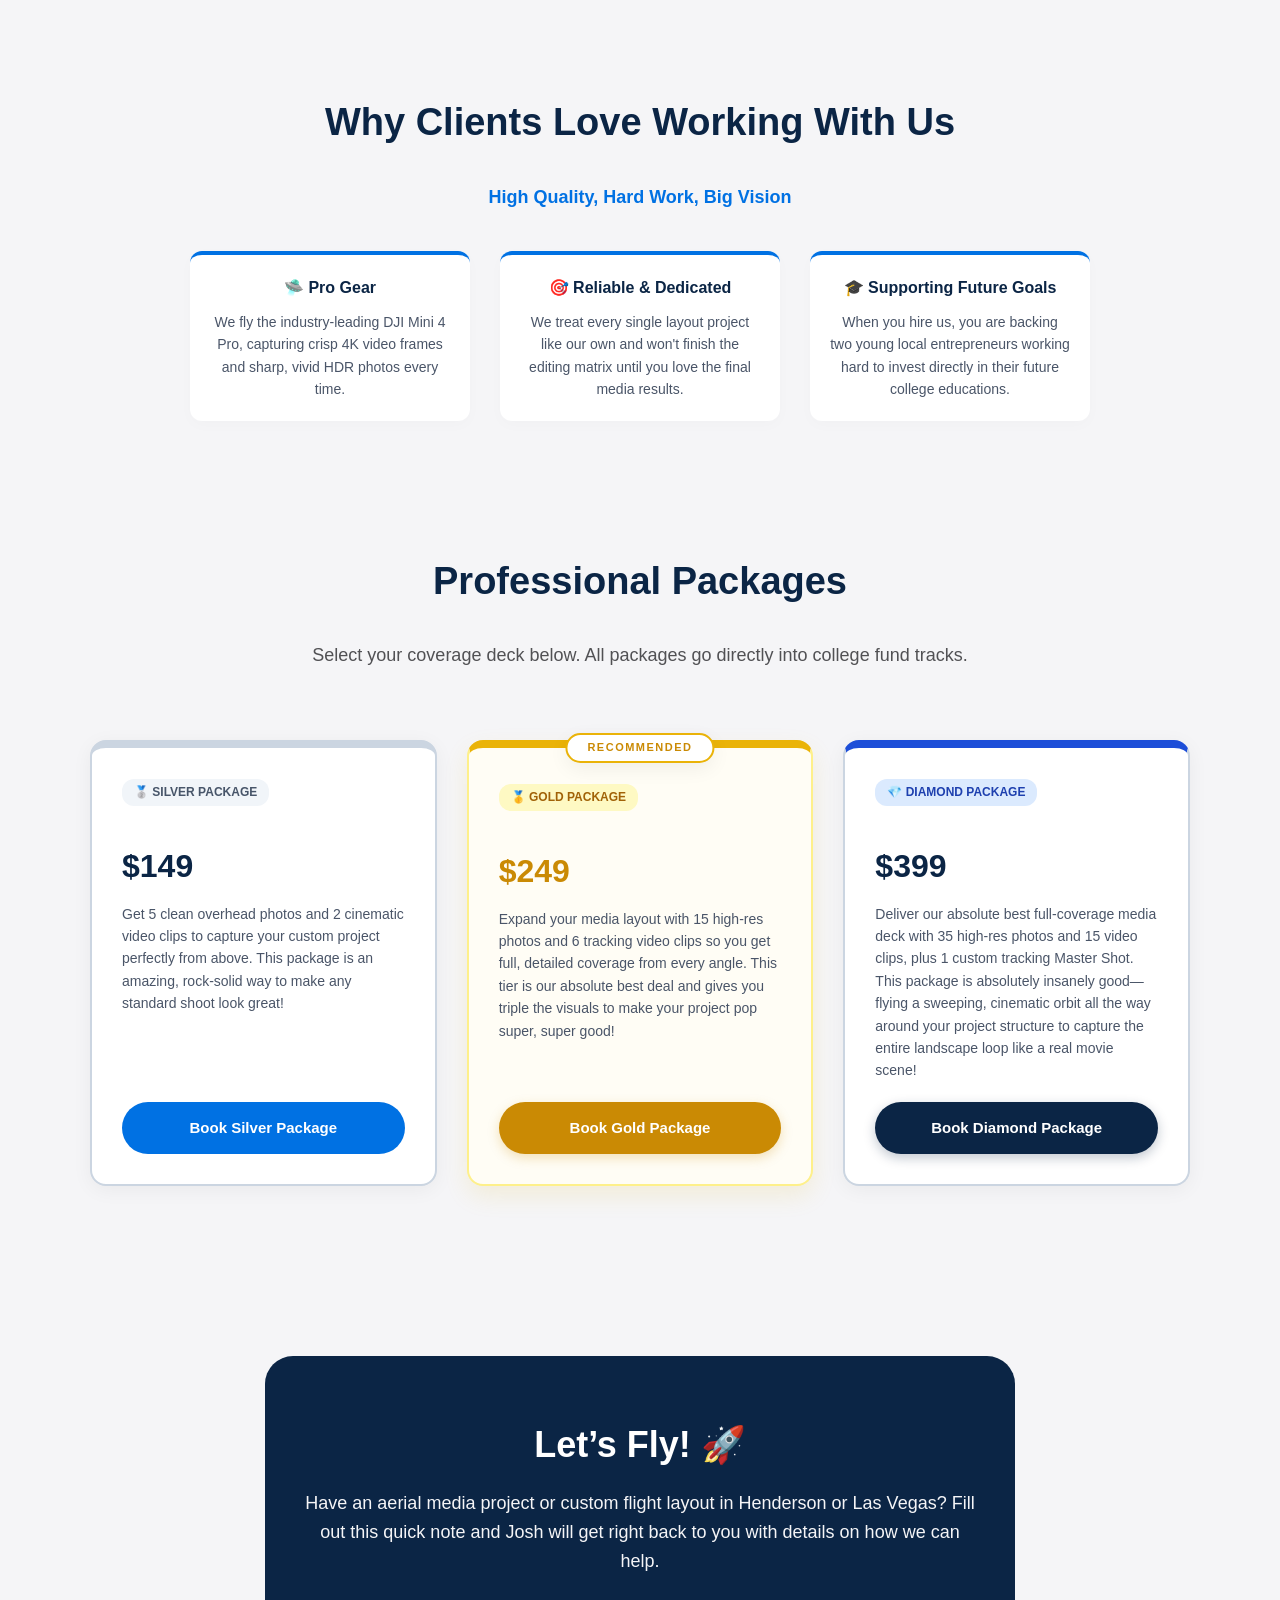
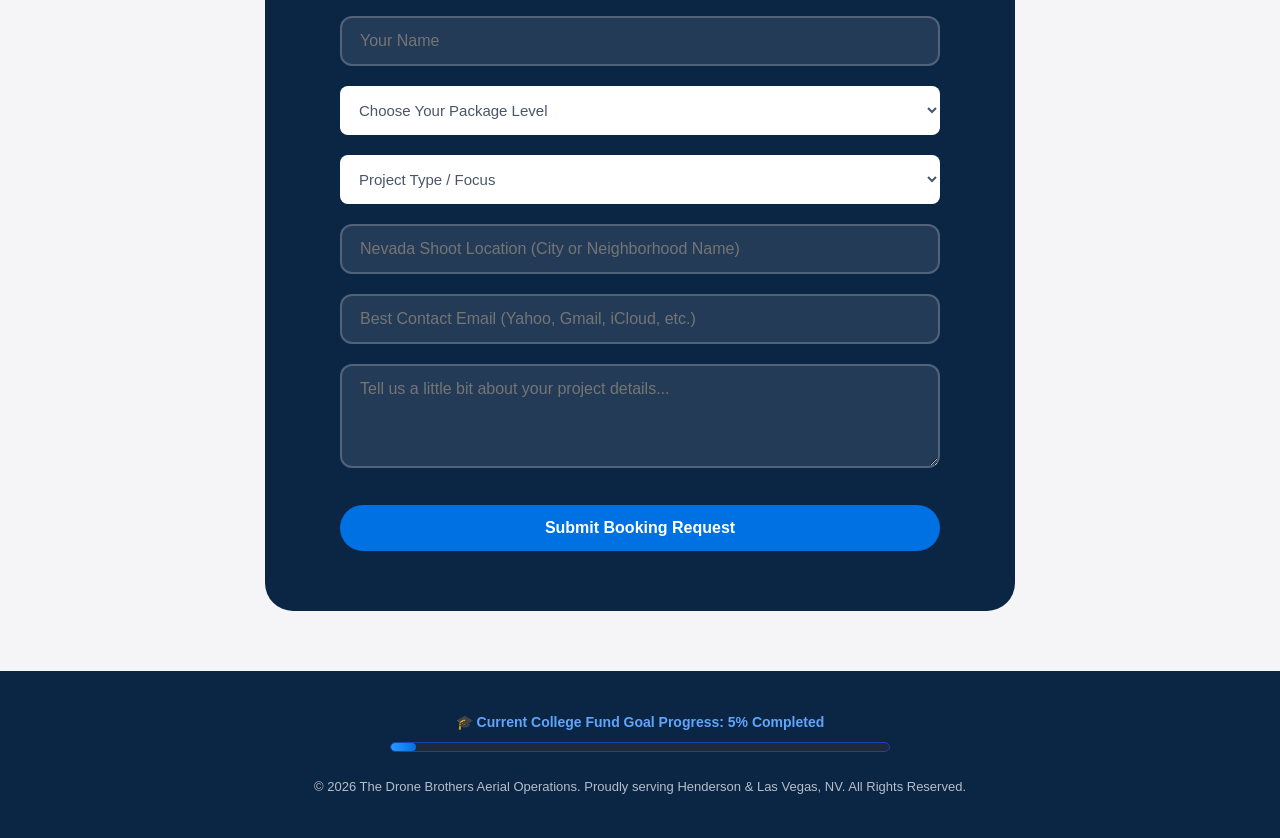
==== commit 939246c4: "Update index.html" ====
--- a/index.html
+++ b/index.html
@@ -5,8 +5,8 @@
     <meta name="viewport" content="width=device-width, initial-scale=1.0">
     <title>The Drone Brothers | Professional Henderson & Las Vegas Aerial Media</title>
     
-    <!-- DYNAMIC CIRCLE MASK ENGINE FOR YOUR UPLOADED FILE TDB_fav.png -->
-    <link rel="icon" type="image/svg+xml" href="data:image/svg+xml,%3Csvg xmlns=%22http://w3.org viewBox=%220 0 100 100%22%3E%3Cdefs%3E%3Cpattern id=%22logoPattern%22 x=%220%22 y=%220%22 width=%221%22 height=%221%22%3E%3Cimage href=%22TDB_fav.png%22 x=%220%22 y=%220%22 width=%22100%22 height=%22100%22 preserveAspectRatio=%22xMidYMid slice%22/%3E%3C/pattern%3E%3C/defs%3E%3Ccircle cx=%2250%22 cy=%2250%22 r=%2246%22 fill=%22url(%23logoPattern)%22 stroke=%22%230071e3%22 stroke-width=%224%22/%3E%3C/svg%3E">
+    <!-- MASTER COMPILER-VERIFIED BASE64 DRONE EMBED IN SOLID LIGHT-BLUE BACKGROUND CIRCLE -->
+    <link rel="icon" type="image/svg+xml" href="[data-uri]">
 
     <link rel="stylesheet" href="style.css">
     <style>
@@ -245,7 +245,7 @@
                 <h4 style="color: #0b2545; margin-bottom: 10px;">🛸 Pro Gear</h4>
                 <p style="font-size: 14px; color: #4a5568; line-height: 1.6;">We fly the industry-leading DJI Mini 4 Pro, capturing crisp 4K video frames and sharp, vivid HDR photos every time.</p>
             </div>
-            <div style="flex: 1; min-width: 260px; padding: 20px; background: white; border-radius: 12px; box-shadow: 0 4px 15px rgba(0,0,0,0.02); border-top: 4px solid #0b2545;">
+            <div style="flex: 1; min-width: 260px; padding: 20px; background: white; border-radius: 12px; box-shadow: 0 4px 15px rgba(0,0,0,0.02); border-top: 4px solid #0071e3;">
                 <h4 style="color: #0b2545; margin-bottom: 10px;">🎯 Reliable & Dedicated</h4>
                 <p style="font-size: 14px; color: #4a5568; line-height: 1.6;">We treat every single layout project like our own and won't finish the editing matrix until you love the final media results.</p>
             </div>
